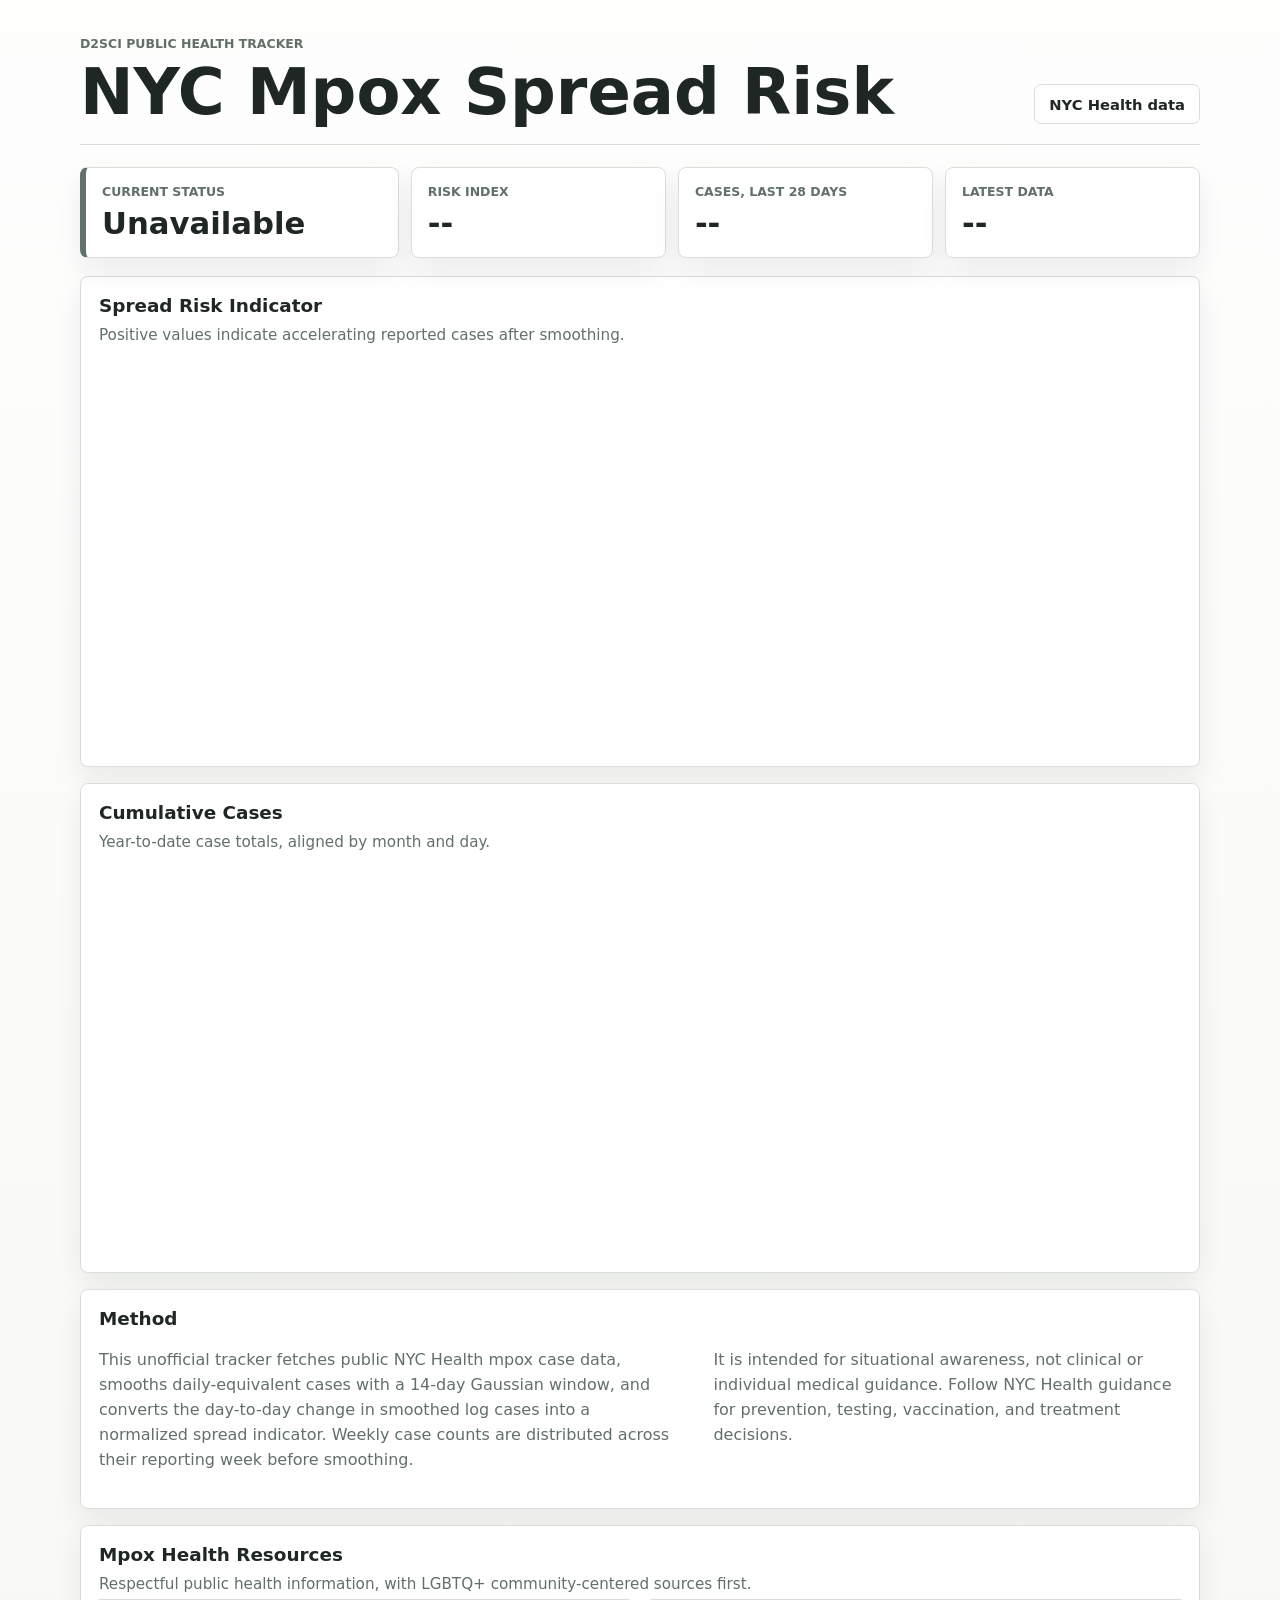
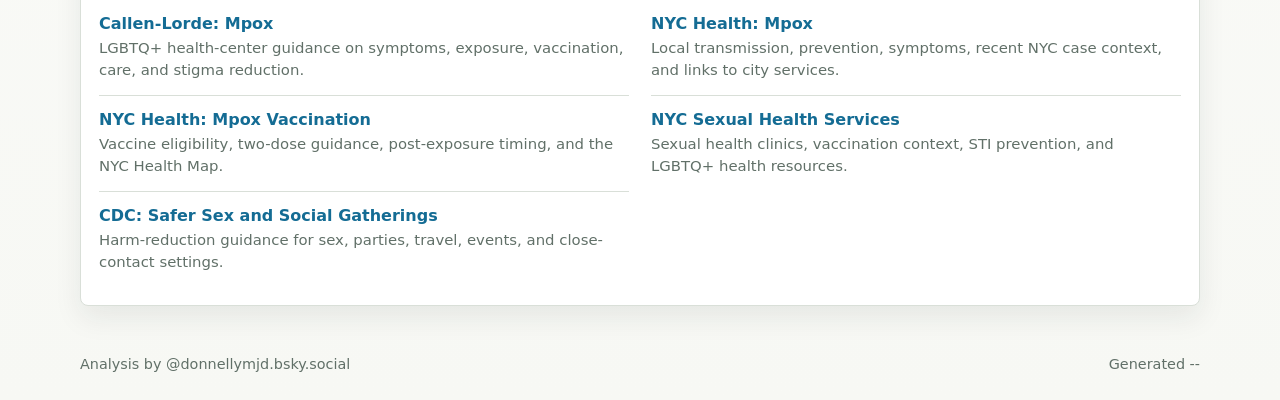
==== site/index.html @ a9fe44be "Add interactive charts and mpox resources" ====
<!doctype html>
<html lang="en">
  <head>
    <meta charset="utf-8" />
    <meta name="viewport" content="width=device-width, initial-scale=1" />
    <meta
      name="description"
      content="Unofficial NYC mpox spread risk indicator built from public NYC Health case data."
    />
    <title>NYC Mpox Spread Risk Tracker</title>
    <link rel="stylesheet" href="assets/styles.css" />
  </head>
  <body>
    <header class="site-header">
      <div>
        <p class="eyebrow">d2sci public health tracker</p>
        <h1>NYC Mpox Spread Risk</h1>
      </div>
      <a class="source-link" href="https://www.nyc.gov/site/doh/health/health-topics/mpox.page">
        NYC Health data
      </a>
    </header>

    <main>
      <section class="summary-grid" aria-label="Current mpox risk summary">
        <div class="metric metric-status">
          <span class="metric-label">Current status</span>
          <strong id="riskBand">Loading</strong>
        </div>
        <div class="metric">
          <span class="metric-label">Risk index</span>
          <strong id="riskIndex">--</strong>
        </div>
        <div class="metric">
          <span class="metric-label">Cases, last 28 days</span>
          <strong id="last28">--</strong>
        </div>
        <div class="metric">
          <span class="metric-label">Latest data</span>
          <strong id="latestDate">--</strong>
        </div>
      </section>

      <section class="chart-section">
        <div class="section-heading">
          <div>
            <h2>Spread Risk Indicator</h2>
            <p>Positive values indicate accelerating reported cases after smoothing.</p>
          </div>
          <div id="yearControls" class="year-controls" aria-label="Select years"></div>
        </div>
        <div class="chart-frame">
          <svg id="riskChart" role="img" aria-label="Mpox spread risk indicator by year"></svg>
        </div>
        <div id="riskLegend" class="legend" aria-label="Risk chart legend"></div>
      </section>

      <section class="chart-section">
        <div class="section-heading">
          <div>
            <h2>Cumulative Cases</h2>
            <p>Year-to-date case totals, aligned by month and day.</p>
          </div>
        </div>
        <div class="chart-frame">
          <svg id="cumulativeChart" role="img" aria-label="Cumulative mpox cases by year"></svg>
        </div>
        <div id="caseLegend" class="legend" aria-label="Cumulative chart legend"></div>
      </section>

      <section class="method-section">
        <h2>Method</h2>
        <p>
          This unofficial tracker fetches public NYC Health mpox case data, smooths daily-equivalent
          cases with a 14-day Gaussian window, and converts the day-to-day change in smoothed log
          cases into a normalized spread indicator. Weekly case counts are distributed across their
          reporting week before smoothing.
        </p>
        <p>
          It is intended for situational awareness, not clinical or individual medical guidance.
          Follow NYC Health guidance for prevention, testing, vaccination, and treatment decisions.
        </p>
        <dl id="sourceList" class="source-list"></dl>
      </section>

      <section class="resources-section">
        <div class="section-heading">
          <div>
            <h2>Mpox Health Resources</h2>
            <p>Respectful public health information, with LGBTQ+ community-centered sources first.</p>
          </div>
        </div>
        <ul class="resource-list">
          <li>
            <a href="https://callen-lorde.org/mpox/">Callen-Lorde: Mpox</a>
            <span>LGBTQ+ health-center guidance on symptoms, exposure, vaccination, care, and stigma reduction.</span>
          </li>
          <li>
            <a href="https://www.nyc.gov/site/doh/health/health-topics/mpox.page">NYC Health: Mpox</a>
            <span>Local transmission, prevention, symptoms, recent NYC case context, and links to city services.</span>
          </li>
          <li>
            <a href="https://www.nyc.gov/site/doh/health/health-topics/mpox-vaccination.page">NYC Health: Mpox Vaccination</a>
            <span>Vaccine eligibility, two-dose guidance, post-exposure timing, and the NYC Health Map.</span>
          </li>
          <li>
            <a href="https://www.nyc.gov/site/doh/health/health-topics/sexual-health.page">NYC Sexual Health Services</a>
            <span>Sexual health clinics, vaccination context, STI prevention, and LGBTQ+ health resources.</span>
          </li>
          <li>
            <a href="https://www.cdc.gov/monkeypox/prevention/safer-sex-social-gatherings-and-mpox.html">CDC: Safer Sex and Social Gatherings</a>
            <span>Harm-reduction guidance for sex, parties, travel, events, and close-contact settings.</span>
          </li>
        </ul>
      </section>
    </main>

    <footer>
      <span>Analysis by @donnellymjd.bsky.social</span>
      <span id="generatedAt">Generated --</span>
    </footer>

    <script src="assets/app.js" defer></script>
  </body>
</html>
---- site/assets/styles.css ----
:root {
  color-scheme: light;
  --bg: #f7f8f4;
  --panel: #ffffff;
  --ink: #1f2724;
  --muted: #617068;
  --line: #d9dfd8;
  --accent: #146c94;
  --accent-2: #7c4d1d;
  --low: #237a57;
  --moderate: #b27a05;
  --elevated: #b7362c;
  --shadow: 0 12px 28px rgba(26, 35, 32, 0.08);
  font-family:
    Inter, ui-sans-serif, system-ui, -apple-system, BlinkMacSystemFont, "Segoe UI", sans-serif;
}

* {
  box-sizing: border-box;
}

body {
  margin: 0;
  background:
    linear-gradient(180deg, rgba(255, 255, 255, 0.86), rgba(247, 248, 244, 0.94)),
    var(--bg);
  color: var(--ink);
}

.site-header,
main,
footer {
  width: min(1120px, calc(100% - 32px));
  margin: 0 auto;
}

.site-header {
  display: flex;
  align-items: flex-end;
  justify-content: space-between;
  gap: 24px;
  padding: 34px 0 20px;
  border-bottom: 1px solid var(--line);
}

.eyebrow {
  margin: 0 0 8px;
  color: var(--muted);
  font-size: 0.78rem;
  font-weight: 700;
  letter-spacing: 0;
  text-transform: uppercase;
}

h1,
h2,
p {
  margin-top: 0;
}

h1 {
  margin-bottom: 0;
  font-size: clamp(2rem, 5vw, 4.2rem);
  line-height: 0.98;
  letter-spacing: 0;
}

h2 {
  margin-bottom: 7px;
  font-size: 1.15rem;
  line-height: 1.2;
  letter-spacing: 0;
}

p {
  color: var(--muted);
  line-height: 1.55;
}

.source-link {
  display: inline-flex;
  min-height: 40px;
  align-items: center;
  justify-content: center;
  border: 1px solid var(--line);
  border-radius: 7px;
  padding: 0 14px;
  color: var(--ink);
  font-size: 0.92rem;
  font-weight: 700;
  text-decoration: none;
  white-space: nowrap;
  background: rgba(255, 255, 255, 0.72);
}

main {
  padding: 22px 0 32px;
}

.summary-grid {
  display: grid;
  grid-template-columns: 1.25fr repeat(3, 1fr);
  gap: 12px;
  margin-bottom: 18px;
}

.metric,
.chart-section,
.method-section,
.resources-section {
  background: var(--panel);
  border: 1px solid var(--line);
  border-radius: 8px;
  box-shadow: var(--shadow);
}

.metric {
  min-width: 0;
  padding: 16px;
}

.metric-label {
  display: block;
  margin-bottom: 8px;
  color: var(--muted);
  font-size: 0.78rem;
  font-weight: 700;
  letter-spacing: 0;
  text-transform: uppercase;
}

.metric strong {
  display: block;
  min-height: 34px;
  overflow-wrap: anywhere;
  font-size: clamp(1.35rem, 2.4vw, 2rem);
  line-height: 1.05;
}

.metric-status {
  border-left: 6px solid var(--muted);
}

.metric-status.low {
  border-left-color: var(--low);
}

.metric-status.moderate {
  border-left-color: var(--moderate);
}

.metric-status.very-low {
  border-left-color: var(--low);
}

.metric-status.moderate-high {
  border-left-color: var(--accent-2);
}

.metric-status.high {
  border-left-color: var(--elevated);
}

.chart-section,
.method-section,
.resources-section {
  margin-top: 16px;
  padding: 18px;
}

.section-heading {
  display: flex;
  align-items: flex-start;
  justify-content: space-between;
  gap: 18px;
  margin-bottom: 10px;
}

.section-heading p {
  margin-bottom: 0;
  font-size: 0.95rem;
}

.year-controls {
  display: flex;
  flex-wrap: wrap;
  justify-content: flex-end;
  gap: 8px;
}

.year-toggle {
  display: inline-flex;
  min-height: 34px;
  align-items: center;
  gap: 7px;
  border: 1px solid var(--line);
  border-radius: 7px;
  padding: 0 10px;
  background: #fff;
  color: var(--ink);
  font: inherit;
  font-size: 0.9rem;
  font-weight: 800;
  cursor: pointer;
  user-select: none;
}

.year-toggle input {
  width: 15px;
  height: 15px;
  margin: 0;
  accent-color: var(--accent);
}

.year-toggle:has(input:not(:checked)) {
  color: var(--muted);
  background: #f6f7f3;
  opacity: 0.74;
}

.year-toggle-swatch {
  width: 16px;
  height: 3px;
  border-radius: 999px;
}

.chart-frame {
  position: relative;
  width: 100%;
  min-height: 360px;
}

svg {
  display: block;
  width: 100%;
  height: 380px;
}

.grid-line {
  stroke: #e7ebe6;
  stroke-width: 1;
}

.axis-label {
  fill: #697870;
  font-size: 12px;
}

.axis-title {
  fill: #53625b;
  font-size: 12px;
  font-weight: 700;
}

.series-line {
  fill: none;
  stroke-linecap: round;
  stroke-linejoin: round;
  pointer-events: none;
}

.current-marker {
  stroke: #1f2724;
  stroke-dasharray: 4 5;
  stroke-width: 1.5;
}

.band-label {
  fill: rgba(31, 39, 36, 0.62);
  font-size: 11px;
  font-weight: 700;
  pointer-events: none;
}

.hover-overlay {
  cursor: crosshair;
}

.hover-line {
  stroke: rgba(31, 39, 36, 0.54);
  stroke-dasharray: 3 4;
  stroke-width: 1.2;
  pointer-events: none;
}

.hover-layer {
  pointer-events: none;
}

.chart-tooltip {
  position: absolute;
  z-index: 3;
  width: min(220px, calc(100% - 16px));
  max-height: 260px;
  overflow: auto;
  border: 1px solid rgba(31, 39, 36, 0.16);
  border-radius: 8px;
  padding: 10px 11px;
  background: rgba(255, 255, 255, 0.96);
  box-shadow: 0 14px 30px rgba(26, 35, 32, 0.16);
  color: var(--ink);
  font-size: 0.87rem;
  line-height: 1.25;
  pointer-events: none;
}

.chart-tooltip strong {
  display: block;
  margin-bottom: 8px;
}

.chart-tooltip span {
  display: grid;
  grid-template-columns: 12px 1fr auto;
  gap: 7px;
  align-items: center;
  margin-top: 6px;
}

.chart-tooltip i {
  width: 12px;
  height: 3px;
  border-radius: 999px;
}

.chart-tooltip small {
  color: var(--muted);
  font-size: 0.78rem;
  white-space: nowrap;
}

.legend {
  display: flex;
  flex-wrap: wrap;
  gap: 8px 16px;
  margin-top: 10px;
  color: var(--muted);
  font-size: 0.9rem;
}

.legend-item {
  display: inline-flex;
  align-items: center;
  gap: 7px;
}

.legend-swatch {
  width: 20px;
  height: 3px;
  border-radius: 999px;
}

.method-section {
  display: grid;
  grid-template-columns: minmax(0, 1fr) minmax(280px, 0.8fr);
  gap: 18px 30px;
}

.method-section h2 {
  grid-column: 1 / -1;
  margin-bottom: 0;
}

.method-section p {
  margin-bottom: 0;
}

.source-list {
  margin: 0;
  padding: 0;
}

.source-list div {
  display: grid;
  grid-template-columns: 1fr;
  gap: 4px;
  padding-bottom: 12px;
}

.source-list dt {
  color: var(--ink);
  font-weight: 800;
}

.source-list dd {
  margin: 0;
  color: var(--muted);
  font-size: 0.9rem;
  overflow-wrap: anywhere;
}

.resources-section .section-heading {
  margin-bottom: 2px;
}

.resource-list {
  display: grid;
  grid-template-columns: repeat(2, minmax(0, 1fr));
  gap: 0 22px;
  margin: 0;
  padding: 0;
  list-style: none;
}

.resource-list li {
  min-width: 0;
  border-top: 1px solid var(--line);
  padding: 14px 0;
}

.resource-list a {
  display: inline-block;
  margin-bottom: 5px;
  color: var(--accent);
  font-weight: 850;
  text-decoration: none;
}

.resource-list a:hover {
  text-decoration: underline;
}

.resource-list span {
  display: block;
  color: var(--muted);
  font-size: 0.93rem;
  line-height: 1.45;
}

footer {
  display: flex;
  justify-content: space-between;
  gap: 16px;
  padding: 18px 0 28px;
  color: var(--muted);
  font-size: 0.9rem;
}

@media (max-width: 820px) {
  .site-header {
    align-items: flex-start;
    flex-direction: column;
  }

  .summary-grid {
    grid-template-columns: repeat(2, 1fr);
  }

  .method-section {
    grid-template-columns: 1fr;
  }

  .resource-list {
    grid-template-columns: 1fr;
  }
}

@media (max-width: 560px) {
  .site-header,
  main,
  footer {
    width: min(100% - 22px, 1120px);
  }

  .summary-grid {
    grid-template-columns: 1fr;
  }

  .section-heading,
  footer {
    flex-direction: column;
  }

  .year-controls {
    width: 100%;
    justify-content: flex-start;
  }

  .chart-section,
  .method-section,
  .metric {
    padding: 14px;
  }

  .chart-frame {
    min-height: 320px;
  }

  svg {
    height: 330px;
  }
}
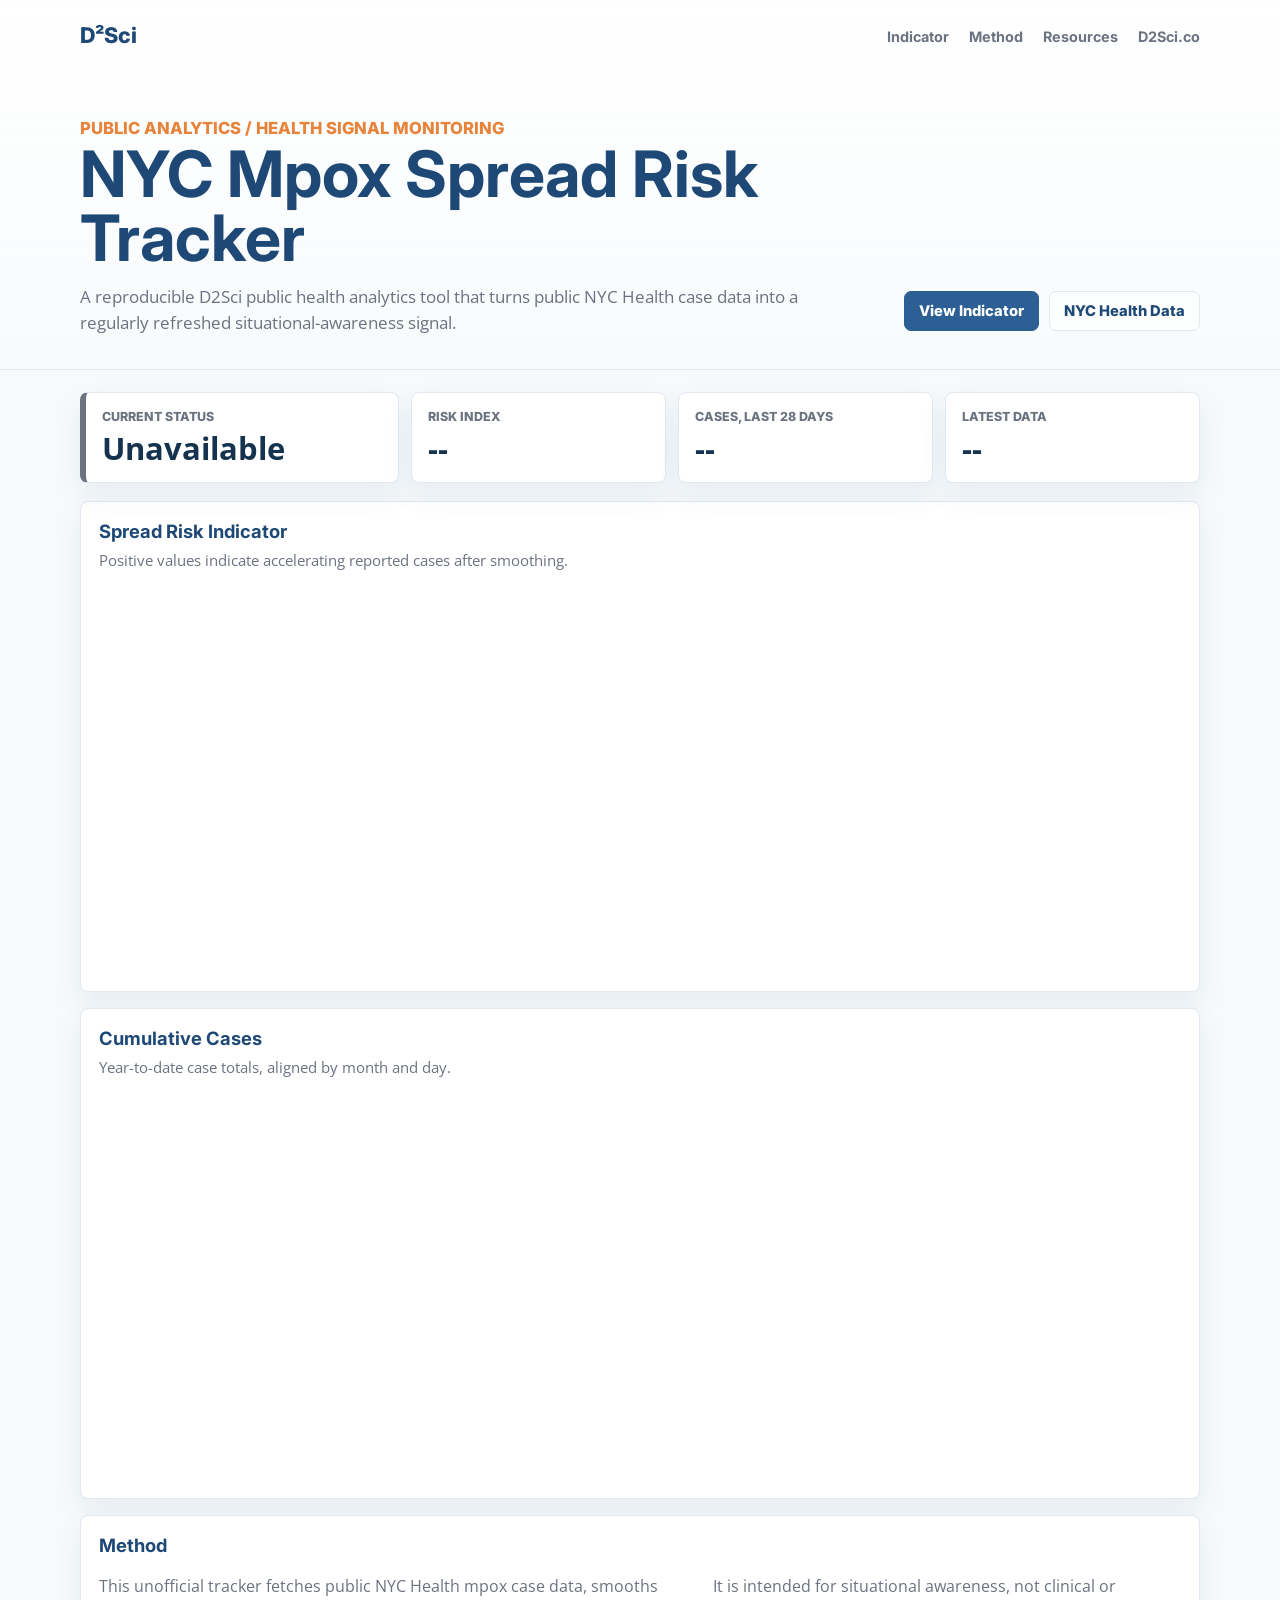
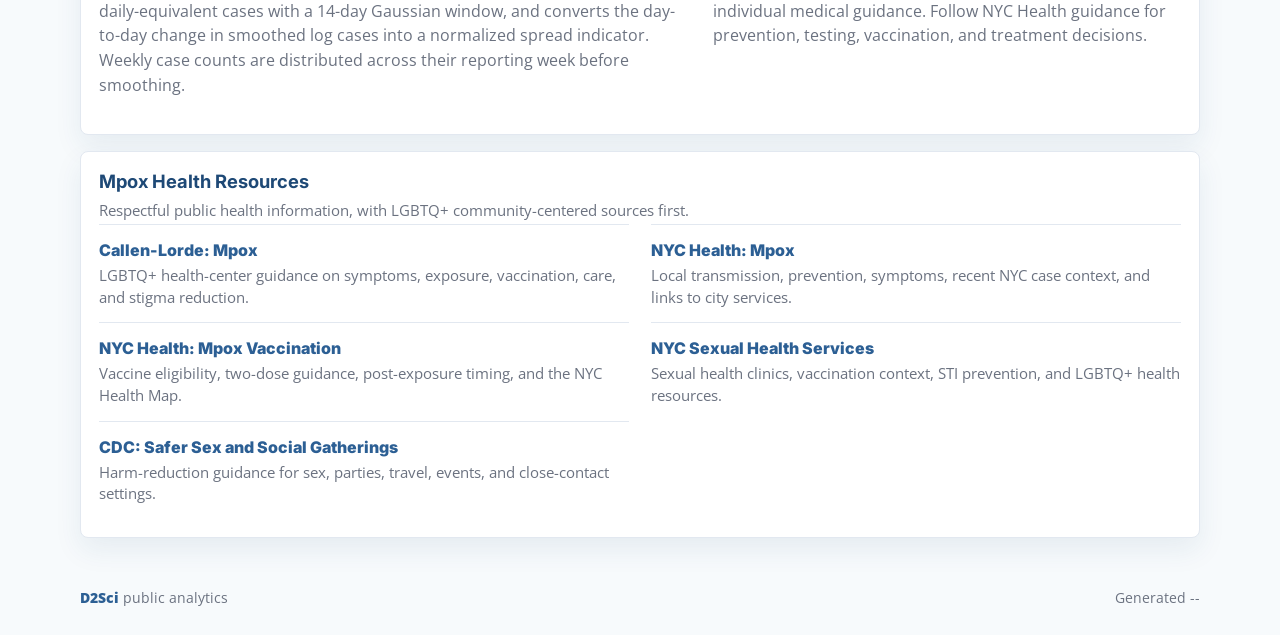
==== commit 9d1d9974: "Align tracker with D2Sci site" ====
--- a/site/index.html
+++ b/site/index.html
@@ -5,20 +5,43 @@
     <meta name="viewport" content="width=device-width, initial-scale=1" />
     <meta
       name="description"
-      content="Unofficial NYC mpox spread risk indicator built from public NYC Health case data."
+      content="D2Sci public analytics tracker for an unofficial NYC mpox spread risk indicator built from public NYC Health case data."
     />
-    <title>NYC Mpox Spread Risk Tracker</title>
+    <meta property="og:title" content="D2Sci NYC Mpox Spread Risk Tracker" />
+    <meta
+      property="og:description"
+      content="A reproducible public health analytics tool from D2Sci, refreshed from public NYC Health case data."
+    />
+    <title>D2Sci | NYC Mpox Spread Risk Tracker</title>
     <link rel="stylesheet" href="assets/styles.css" />
   </head>
-  <body>
-    <header class="site-header">
-      <div>
-        <p class="eyebrow">d2sci public health tracker</p>
-        <h1>NYC Mpox Spread Risk</h1>
-      </div>
-      <a class="source-link" href="https://www.nyc.gov/site/doh/health/health-topics/mpox.page">
-        NYC Health data
-      </a>
+  <body id="top">
+    <header class="brand-header">
+      <nav class="brand-nav" aria-label="D2Sci tracker navigation">
+        <a class="brand-mark" href="https://www.d2sci.co/">D²Sci</a>
+        <div class="nav-links">
+          <a href="#indicator">Indicator</a>
+          <a href="#method">Method</a>
+          <a href="#resources">Resources</a>
+          <a href="https://www.d2sci.co/">D2Sci.co</a>
+        </div>
+      </nav>
+      <section class="hero">
+        <div class="hero-copy">
+          <p class="eyebrow">Public Analytics / Health Signal Monitoring</p>
+          <h1>NYC Mpox Spread Risk Tracker</h1>
+          <p>
+            A reproducible D2Sci public health analytics tool that turns public NYC Health
+            case data into a regularly refreshed situational-awareness signal.
+          </p>
+        </div>
+        <div class="hero-actions" aria-label="Primary links">
+          <a class="button button-primary" href="#indicator">View Indicator</a>
+          <a class="button button-secondary" href="https://www.nyc.gov/site/doh/health/health-topics/mpox.page">
+            NYC Health Data
+          </a>
+        </div>
+      </section>
     </header>
 
     <main>
@@ -41,7 +64,7 @@
         </div>
       </section>
 
-      <section class="chart-section">
+      <section id="indicator" class="chart-section">
         <div class="section-heading">
           <div>
             <h2>Spread Risk Indicator</h2>
@@ -68,7 +91,7 @@
         <div id="caseLegend" class="legend" aria-label="Cumulative chart legend"></div>
       </section>
 
-      <section class="method-section">
+      <section id="method" class="method-section">
         <h2>Method</h2>
         <p>
           This unofficial tracker fetches public NYC Health mpox case data, smooths daily-equivalent
@@ -83,7 +106,7 @@
         <dl id="sourceList" class="source-list"></dl>
       </section>
 
-      <section class="resources-section">
+      <section id="resources" class="resources-section">
         <div class="section-heading">
           <div>
             <h2>Mpox Health Resources</h2>
@@ -116,7 +139,7 @@
     </main>
 
     <footer>
-      <span>Analysis by @donnellymjd.bsky.social</span>
+      <span><a href="https://www.d2sci.co/">D2Sci</a> public analytics</span>
       <span id="generatedAt">Generated --</span>
     </footer>
 
--- a/site/assets/styles.css
+++ b/site/assets/styles.css
@@ -1,18 +1,25 @@
+@import url("https://fonts.googleapis.com/css2?family=Inter:wght@400;500;600;700;800&family=Open+Sans:wght@400;500;600;700&display=swap");
+
 :root {
   color-scheme: light;
-  --bg: #f7f8f4;
+  --bg: #f7fafc;
   --panel: #ffffff;
-  --ink: #1f2724;
-  --muted: #617068;
-  --line: #d9dfd8;
-  --accent: #146c94;
-  --accent-2: #7c4d1d;
-  --low: #237a57;
-  --moderate: #b27a05;
-  --elevated: #b7362c;
-  --shadow: 0 12px 28px rgba(26, 35, 32, 0.08);
-  font-family:
-    Inter, ui-sans-serif, system-ui, -apple-system, BlinkMacSystemFont, "Segoe UI", sans-serif;
+  --ink: #15334f;
+  --muted: #6b7280;
+  --line: #e2e8f0;
+  --brand-navy: #1e4976;
+  --brand-blue: #2c5f94;
+  --brand-orange: #e8833a;
+  --brand-orange-dark: #c66c24;
+  --accent: var(--brand-blue);
+  --accent-2: var(--brand-orange);
+  --low: #2c5f94;
+  --moderate: #e8833a;
+  --elevated: #d4183d;
+  --shadow: 0 12px 28px rgba(30, 73, 118, 0.08);
+  --font-heading: Inter, ui-sans-serif, system-ui, -apple-system, BlinkMacSystemFont, "Segoe UI", sans-serif;
+  --font-body: "Open Sans", Inter, ui-sans-serif, system-ui, -apple-system, BlinkMacSystemFont, "Segoe UI", sans-serif;
+  font-family: var(--font-body);
 }
 
 * {
@@ -21,33 +28,96 @@
 
 body {
   margin: 0;
-  background:
-    linear-gradient(180deg, rgba(255, 255, 255, 0.86), rgba(247, 248, 244, 0.94)),
-    var(--bg);
+  background: var(--bg);
   color: var(--ink);
 }
 
-.site-header,
+.brand-nav,
+.hero,
 main,
 footer {
   width: min(1120px, calc(100% - 32px));
   margin: 0 auto;
 }
 
-.site-header {
-  display: flex;
-  align-items: flex-end;
+.brand-header {
+  background:
+    linear-gradient(180deg, rgba(255, 255, 255, 1), rgba(247, 250, 252, 0.92)),
+    var(--panel);
+  border-bottom: 1px solid var(--line);
+}
+
+.brand-nav {
+  display: flex;
+  min-height: 72px;
+  align-items: center;
   justify-content: space-between;
   gap: 24px;
-  padding: 34px 0 20px;
-  border-bottom: 1px solid var(--line);
+}
+
+.brand-mark {
+  color: var(--brand-navy);
+  font-family: var(--font-heading);
+  font-size: 1.35rem;
+  font-weight: 800;
+  line-height: 1;
+  text-decoration: none;
+}
+
+.nav-links {
+  display: flex;
+  flex-wrap: wrap;
+  align-items: center;
+  justify-content: flex-end;
+  gap: 8px 20px;
+}
+
+.nav-links a {
+  color: var(--muted);
+  font-family: var(--font-heading);
+  font-size: 0.9rem;
+  font-weight: 700;
+  text-decoration: none;
+}
+
+.nav-links a:hover,
+footer a:hover {
+  color: var(--brand-blue);
+  text-decoration: underline;
+}
+
+.hero {
+  display: grid;
+  grid-template-columns: minmax(0, 1fr) auto;
+  gap: 28px;
+  align-items: end;
+  padding: 44px 0 34px;
+}
+
+.hero-copy {
+  max-width: 820px;
+}
+
+.hero-copy p {
+  max-width: 760px;
+  margin-bottom: 0;
+  font-size: 1.04rem;
+}
+
+.hero-actions {
+  display: flex;
+  flex-wrap: wrap;
+  justify-content: flex-end;
+  gap: 10px;
+  padding-bottom: 4px;
 }
 
 .eyebrow {
   margin: 0 0 8px;
-  color: var(--muted);
+  color: var(--brand-orange);
+  font-family: var(--font-heading);
   font-size: 0.78rem;
-  font-weight: 700;
+  font-weight: 800;
   letter-spacing: 0;
   text-transform: uppercase;
 }
@@ -59,13 +129,17 @@
 }
 
 h1 {
-  margin-bottom: 0;
-  font-size: clamp(2rem, 5vw, 4.2rem);
-  line-height: 0.98;
+  margin-bottom: 14px;
+  color: var(--brand-navy);
+  font-family: var(--font-heading);
+  font-size: clamp(2.2rem, 5vw, 4.4rem);
+  line-height: 1;
   letter-spacing: 0;
 }
 
 h2 {
+  color: var(--brand-navy);
+  font-family: var(--font-heading);
   margin-bottom: 7px;
   font-size: 1.15rem;
   line-height: 1.2;
@@ -77,7 +151,7 @@
   line-height: 1.55;
 }
 
-.source-link {
+.button {
   display: inline-flex;
   min-height: 40px;
   align-items: center;
@@ -85,11 +159,25 @@
   border: 1px solid var(--line);
   border-radius: 7px;
   padding: 0 14px;
-  color: var(--ink);
+  font-family: var(--font-heading);
   font-size: 0.92rem;
-  font-weight: 700;
+  font-weight: 800;
   text-decoration: none;
   white-space: nowrap;
+}
+
+.button-primary {
+  border-color: var(--brand-blue);
+  background: var(--brand-blue);
+  color: #fff;
+}
+
+.button-primary:hover {
+  background: var(--brand-navy);
+}
+
+.button-secondary {
+  color: var(--brand-navy);
   background: rgba(255, 255, 255, 0.72);
 }
 
@@ -123,8 +211,9 @@
   display: block;
   margin-bottom: 8px;
   color: var(--muted);
+  font-family: var(--font-heading);
   font-size: 0.78rem;
-  font-weight: 700;
+  font-weight: 800;
   letter-spacing: 0;
   text-transform: uppercase;
 }
@@ -198,7 +287,7 @@
   padding: 0 10px;
   background: #fff;
   color: var(--ink);
-  font: inherit;
+  font-family: var(--font-heading);
   font-size: 0.9rem;
   font-weight: 800;
   cursor: pointer;
@@ -237,17 +326,17 @@
 }
 
 .grid-line {
-  stroke: #e7ebe6;
+  stroke: #e2e8f0;
   stroke-width: 1;
 }
 
 .axis-label {
-  fill: #697870;
+  fill: #6b7280;
   font-size: 12px;
 }
 
 .axis-title {
-  fill: #53625b;
+  fill: #1e4976;
   font-size: 12px;
   font-weight: 700;
 }
@@ -260,13 +349,13 @@
 }
 
 .current-marker {
-  stroke: #1f2724;
+  stroke: var(--brand-navy);
   stroke-dasharray: 4 5;
   stroke-width: 1.5;
 }
 
 .band-label {
-  fill: rgba(31, 39, 36, 0.62);
+  fill: rgba(21, 51, 79, 0.68);
   font-size: 11px;
   font-weight: 700;
   pointer-events: none;
@@ -277,7 +366,7 @@
 }
 
 .hover-line {
-  stroke: rgba(31, 39, 36, 0.54);
+  stroke: rgba(30, 73, 118, 0.54);
   stroke-dasharray: 3 4;
   stroke-width: 1.2;
   pointer-events: none;
@@ -293,11 +382,11 @@
   width: min(220px, calc(100% - 16px));
   max-height: 260px;
   overflow: auto;
-  border: 1px solid rgba(31, 39, 36, 0.16);
+  border: 1px solid rgba(30, 73, 118, 0.16);
   border-radius: 8px;
   padding: 10px 11px;
   background: rgba(255, 255, 255, 0.96);
-  box-shadow: 0 14px 30px rgba(26, 35, 32, 0.16);
+  box-shadow: 0 14px 30px rgba(30, 73, 118, 0.16);
   color: var(--ink);
   font-size: 0.87rem;
   line-height: 1.25;
@@ -379,6 +468,7 @@
 
 .source-list dt {
   color: var(--ink);
+  font-family: var(--font-heading);
   font-weight: 800;
 }
 
@@ -411,7 +501,8 @@
 .resource-list a {
   display: inline-block;
   margin-bottom: 5px;
-  color: var(--accent);
+  color: var(--brand-blue);
+  font-family: var(--font-heading);
   font-weight: 850;
   text-decoration: none;
 }
@@ -436,12 +527,83 @@
   font-size: 0.9rem;
 }
 
+footer a {
+  color: var(--brand-blue);
+  font-weight: 800;
+  text-decoration: none;
+}
+
+.embed-body {
+  min-height: 100vh;
+  margin: 0;
+  background: transparent;
+}
+
+.embed-card {
+  display: grid;
+  min-height: 220px;
+  align-content: space-between;
+  gap: 16px;
+  border: 1px solid var(--line);
+  border-left: 6px solid var(--brand-orange);
+  border-radius: 8px;
+  padding: 20px;
+  background: #fff;
+  box-shadow: var(--shadow);
+  color: var(--ink);
+  text-decoration: none;
+}
+
+.embed-card:hover {
+  border-left-color: var(--brand-blue);
+}
+
+.embed-eyebrow {
+  color: var(--brand-orange);
+  font-family: var(--font-heading);
+  font-size: 0.76rem;
+  font-weight: 800;
+  text-transform: uppercase;
+}
+
+.embed-card strong {
+  color: var(--brand-navy);
+  font-family: var(--font-heading);
+  font-size: 1.35rem;
+  line-height: 1.12;
+}
+
+.embed-summary,
+.embed-meta {
+  display: flex;
+  flex-wrap: wrap;
+  gap: 8px 14px;
+  color: var(--muted);
+  font-size: 0.94rem;
+}
+
+.embed-summary span:first-child {
+  color: var(--brand-blue);
+  font-family: var(--font-heading);
+  font-weight: 800;
+}
+
 @media (max-width: 820px) {
-  .site-header {
+  .brand-nav,
+  .hero {
     align-items: flex-start;
     flex-direction: column;
   }
 
+  .hero {
+    display: flex;
+  }
+
+  .hero-actions,
+  .nav-links {
+    justify-content: flex-start;
+  }
+
   .summary-grid {
     grid-template-columns: repeat(2, 1fr);
   }
@@ -456,12 +618,26 @@
 }
 
 @media (max-width: 560px) {
-  .site-header,
+  .brand-nav,
+  .hero,
   main,
   footer {
     width: min(100% - 22px, 1120px);
   }
 
+  .brand-nav {
+    min-height: auto;
+    padding: 16px 0;
+  }
+
+  .hero {
+    padding: 30px 0 24px;
+  }
+
+  .button {
+    width: 100%;
+  }
+
   .summary-grid {
     grid-template-columns: 1fr;
   }
@@ -478,6 +654,7 @@
 
   .chart-section,
   .method-section,
+  .resources-section,
   .metric {
     padding: 14px;
   }
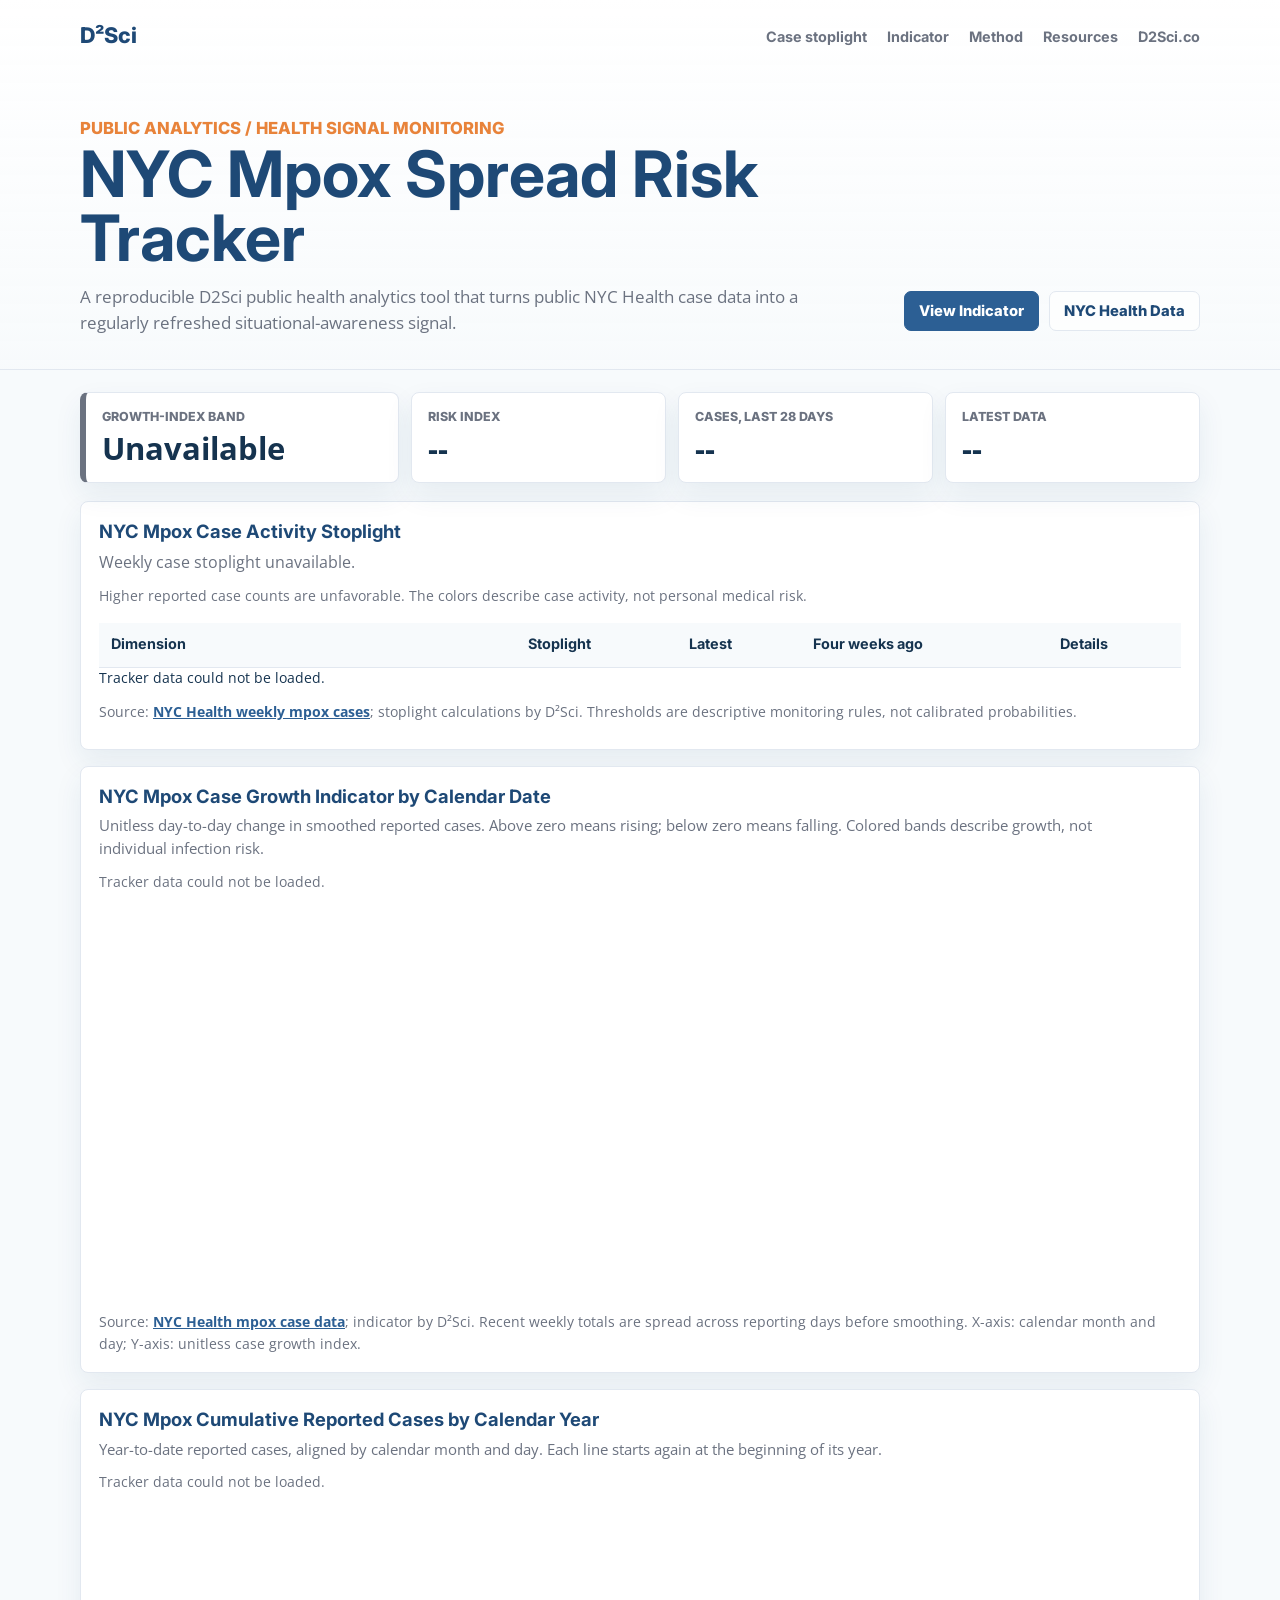
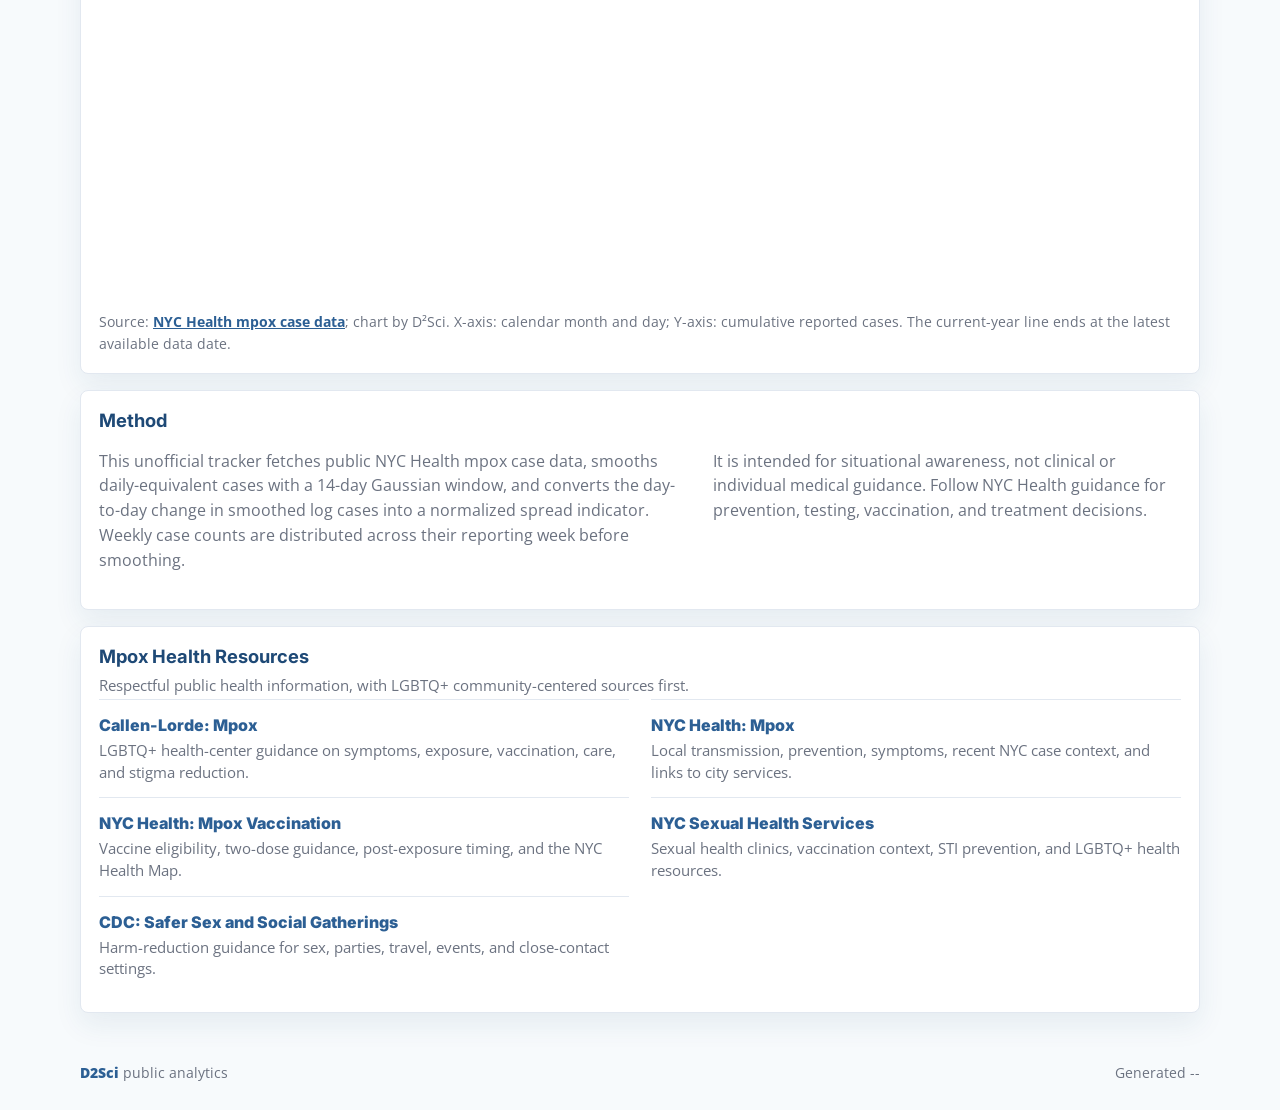
==== commit 829312b8: "Publish case stoplight risk indicators in tracker feed" ====
--- a/site/index.html
+++ b/site/index.html
@@ -20,6 +20,7 @@
       <nav class="brand-nav" aria-label="D2Sci tracker navigation">
         <a class="brand-mark" href="https://www.d2sci.co/">D²Sci</a>
         <div class="nav-links">
+          <a href="#case-stoplight">Case stoplight</a>
           <a href="#indicator">Indicator</a>
           <a href="#method">Method</a>
           <a href="#resources">Resources</a>
@@ -45,9 +46,9 @@
     </header>
 
     <main>
-      <section class="summary-grid" aria-label="Current mpox risk summary">
+      <section class="summary-grid" aria-label="Current NYC mpox case summary">
         <div class="metric metric-status">
-          <span class="metric-label">Current status</span>
+          <span class="metric-label">Growth-index band</span>
           <strong id="riskBand">Loading</strong>
         </div>
         <div class="metric">
@@ -64,31 +65,61 @@
         </div>
       </section>
 
+      <section id="case-stoplight" class="chart-section stoplight-section" aria-labelledby="stoplightTitle">
+        <h2 id="stoplightTitle">NYC Mpox Case Activity Stoplight</h2>
+        <p id="stoplightMeta">Loading weekly case data…</p>
+        <p class="chart-meta">Higher reported case counts are unfavorable. The colors describe case activity, not personal medical risk.</p>
+        <div class="table-scroll">
+          <table class="stoplight-table">
+            <thead>
+              <tr>
+                <th scope="col">Dimension</th>
+                <th scope="col">Stoplight</th>
+                <th scope="col">Latest</th>
+                <th scope="col">Four weeks ago <small id="stoplightPriorDate"></small></th>
+                <th scope="col">Details</th>
+              </tr>
+            </thead>
+            <tbody id="stoplightBody"><tr><td colspan="5">Loading…</td></tr></tbody>
+          </table>
+        </div>
+        <p class="chart-note">
+          Source: <a id="stoplightSource" href="https://www.nyc.gov/site/doh/health/health-topics/mpox.page">NYC Health weekly mpox cases</a>; stoplight calculations by D²Sci. Thresholds are descriptive monitoring rules, not calibrated probabilities.
+        </p>
+      </section>
+
       <section id="indicator" class="chart-section">
         <div class="section-heading">
           <div>
-            <h2>Spread Risk Indicator</h2>
-            <p>Positive values indicate accelerating reported cases after smoothing.</p>
+            <h2>NYC Mpox Case Growth Indicator by Calendar Date</h2>
+            <p>Unitless day-to-day change in smoothed reported cases. Above zero means rising; below zero means falling. Colored bands describe growth, not individual infection risk.</p>
           </div>
-          <div id="yearControls" class="year-controls" aria-label="Select years"></div>
+          <div class="chart-controls">
+            <div id="yearControls" class="year-controls" aria-label="Select years"></div>
+            <div id="monthControls" class="month-controls" aria-label="Zoom charts to months"></div>
+          </div>
         </div>
+        <p id="riskChartMeta" class="chart-meta">Loading source data…</p>
         <div class="chart-frame">
-          <svg id="riskChart" role="img" aria-label="Mpox spread risk indicator by year"></svg>
+          <svg id="riskChart" role="img" aria-label="NYC mpox case growth index by calendar date and year"></svg>
         </div>
         <div id="riskLegend" class="legend" aria-label="Risk chart legend"></div>
+        <p class="chart-note">Source: <a href="https://www.nyc.gov/site/doh/health/health-topics/mpox.page">NYC Health mpox case data</a>; indicator by D²Sci. Recent weekly totals are spread across reporting days before smoothing. X-axis: calendar month and day; Y-axis: unitless case growth index.</p>
       </section>
 
       <section class="chart-section">
         <div class="section-heading">
           <div>
-            <h2>Cumulative Cases</h2>
-            <p>Year-to-date case totals, aligned by month and day.</p>
+            <h2>NYC Mpox Cumulative Reported Cases by Calendar Year</h2>
+            <p>Year-to-date reported cases, aligned by calendar month and day. Each line starts again at the beginning of its year.</p>
           </div>
         </div>
+        <p id="cumulativeChartMeta" class="chart-meta">Loading source data…</p>
         <div class="chart-frame">
-          <svg id="cumulativeChart" role="img" aria-label="Cumulative mpox cases by year"></svg>
+          <svg id="cumulativeChart" role="img" aria-label="NYC mpox cumulative reported cases by calendar year"></svg>
         </div>
         <div id="caseLegend" class="legend" aria-label="Cumulative chart legend"></div>
+        <p class="chart-note">Source: <a href="https://www.nyc.gov/site/doh/health/health-topics/mpox.page">NYC Health mpox case data</a>; chart by D²Sci. X-axis: calendar month and day; Y-axis: cumulative reported cases. The current-year line ends at the latest available data date.</p>
       </section>
 
       <section id="method" class="method-section">
--- a/site/assets/styles.css
+++ b/site/assets/styles.css
@@ -270,10 +270,117 @@
   font-size: 0.95rem;
 }
 
+.chart-meta,
+.chart-note {
+  color: var(--muted);
+  font-size: 0.88rem;
+}
+
+.chart-meta {
+  margin: 10px 0 14px;
+}
+
+.chart-note {
+  margin: 14px 0 0;
+}
+
+.chart-note a {
+  color: var(--brand-blue);
+  font-weight: 700;
+}
+
+.stoplight-section > h2 {
+  margin-bottom: 8px;
+}
+
+.stoplight-section > p {
+  margin-bottom: 8px;
+}
+
+.table-scroll {
+  overflow-x: auto;
+  margin-top: 16px;
+}
+
+.stoplight-table {
+  width: 100%;
+  min-width: 720px;
+  border-collapse: collapse;
+  text-align: left;
+  font-size: 0.9rem;
+}
+
+.stoplight-table th,
+.stoplight-table td {
+  padding: 12px;
+  border-bottom: 1px solid var(--line);
+  vertical-align: top;
+}
+
+.stoplight-table thead {
+  background: var(--bg);
+}
+
+.stoplight-table thead th {
+  font-family: var(--font-heading);
+}
+
+.stoplight-table thead small {
+  display: block;
+  margin-top: 3px;
+  color: var(--muted);
+  font-weight: 400;
+}
+
+.stoplight-badge {
+  display: inline-block;
+  border: 1px solid transparent;
+  border-radius: 999px;
+  padding: 4px 10px;
+  font-weight: 800;
+  text-transform: capitalize;
+}
+
+.stoplight-badge.green {
+  border-color: #a7d7b3;
+  background: #e0f4e5;
+  color: #205c37;
+}
+
+.stoplight-badge.amber {
+  border-color: #e9d28d;
+  background: #fff3ce;
+  color: #795500;
+}
+
+.stoplight-badge.red {
+  border-color: #e6aaaa;
+  background: #fbe4e4;
+  color: #9b2424;
+}
+
+.stoplight-table summary {
+  color: var(--brand-blue);
+  cursor: pointer;
+  font-weight: 700;
+}
+
+.stoplight-table details p {
+  max-width: 230px;
+  margin: 8px 0 0;
+  font-size: 0.82rem;
+}
+
 .year-controls {
   display: flex;
   flex-wrap: wrap;
   justify-content: flex-end;
+  gap: 8px;
+}
+
+.chart-controls {
+  display: grid;
+  justify-items: end;
   gap: 8px;
 }
 
@@ -313,6 +420,54 @@
   border-radius: 999px;
 }
 
+.month-controls {
+  display: flex;
+  flex-wrap: wrap;
+  align-items: center;
+  justify-content: flex-end;
+  gap: 7px;
+  color: var(--muted);
+  font-family: var(--font-heading);
+  font-size: 0.86rem;
+  font-weight: 800;
+}
+
+.month-controls-label {
+  color: var(--brand-navy);
+}
+
+.month-controls select,
+.month-reset {
+  min-height: 32px;
+  border: 1px solid var(--line);
+  border-radius: 7px;
+  background: #fff;
+  color: var(--ink);
+  font-family: var(--font-heading);
+  font-size: 0.86rem;
+  font-weight: 800;
+}
+
+.month-controls select {
+  padding: 0 26px 0 9px;
+}
+
+.month-reset {
+  padding: 0 10px;
+  cursor: pointer;
+}
+
+.month-reset:hover:not(:disabled) {
+  border-color: var(--brand-blue);
+  color: var(--brand-blue);
+}
+
+.month-reset:disabled {
+  color: var(--muted);
+  cursor: default;
+  opacity: 0.58;
+}
+
 .chart-frame {
   position: relative;
   width: 100%;
@@ -350,14 +505,33 @@
 
 .current-marker {
   stroke: var(--brand-navy);
-  stroke-dasharray: 4 5;
-  stroke-width: 1.5;
+  stroke-dasharray: 5 5;
+  stroke-width: 1.8;
+}
+
+.current-marker-label-bg {
+  fill: rgba(255, 255, 255, 0.9);
+  stroke: rgba(30, 73, 118, 0.18);
+  pointer-events: none;
+}
+
+.current-marker-label {
+  fill: var(--brand-navy);
+  font-family: var(--font-heading);
+  font-size: 11px;
+  font-weight: 800;
+  pointer-events: none;
+}
+
+.risk-band {
+  stroke: rgba(255, 255, 255, 0.75);
+  stroke-width: 1;
 }
 
 .band-label {
-  fill: rgba(21, 51, 79, 0.68);
+  fill: rgba(21, 51, 79, 0.78);
   font-size: 11px;
-  font-weight: 700;
+  font-weight: 800;
   pointer-events: none;
 }
 
@@ -374,6 +548,17 @@
 
 .hover-layer {
   pointer-events: none;
+}
+
+.chart-watermark {
+  opacity: 0.58;
+  pointer-events: none;
+}
+
+.chart-watermark-note {
+  fill: var(--muted);
+  font-size: 9px;
+  font-weight: 700;
 }
 
 .chart-tooltip {
@@ -652,6 +837,16 @@
     justify-content: flex-start;
   }
 
+  .chart-controls {
+    width: 100%;
+    justify-items: start;
+  }
+
+  .month-controls {
+    width: 100%;
+    justify-content: flex-start;
+  }
+
   .chart-section,
   .method-section,
   .resources-section,
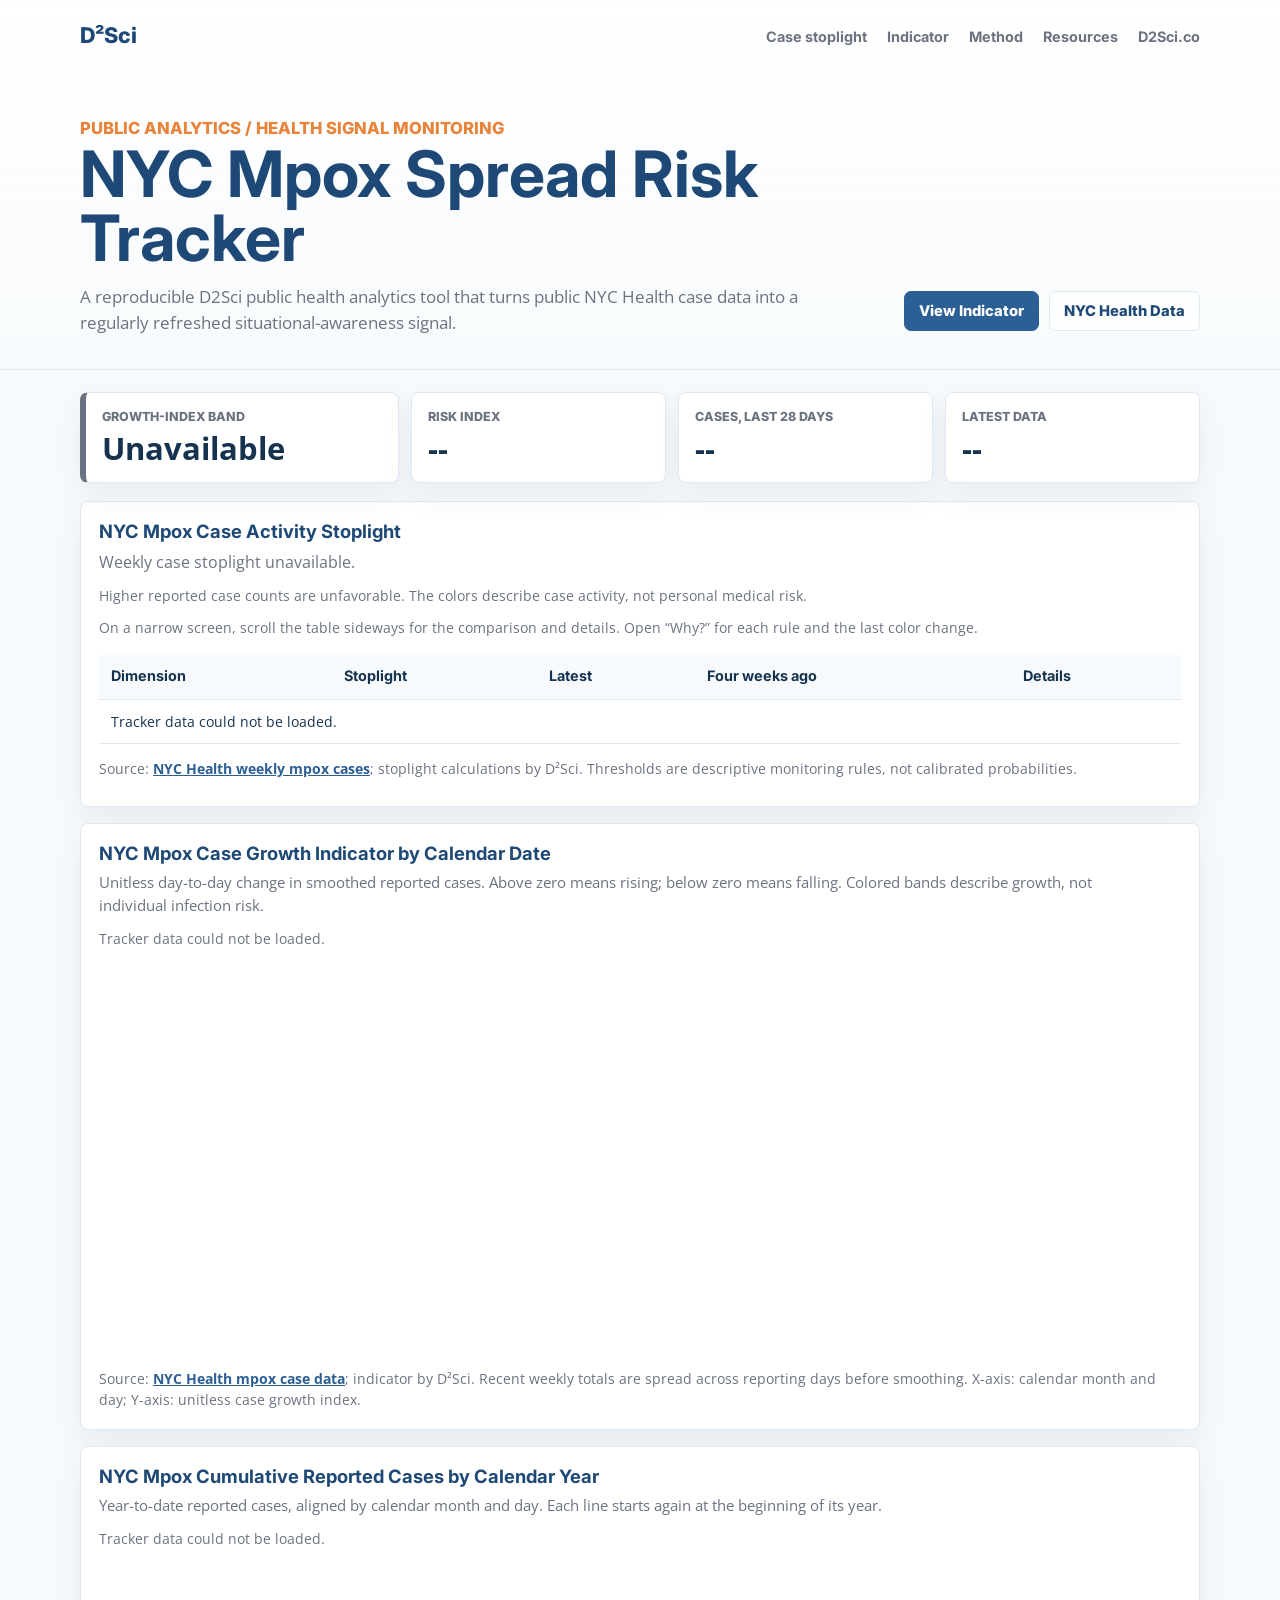
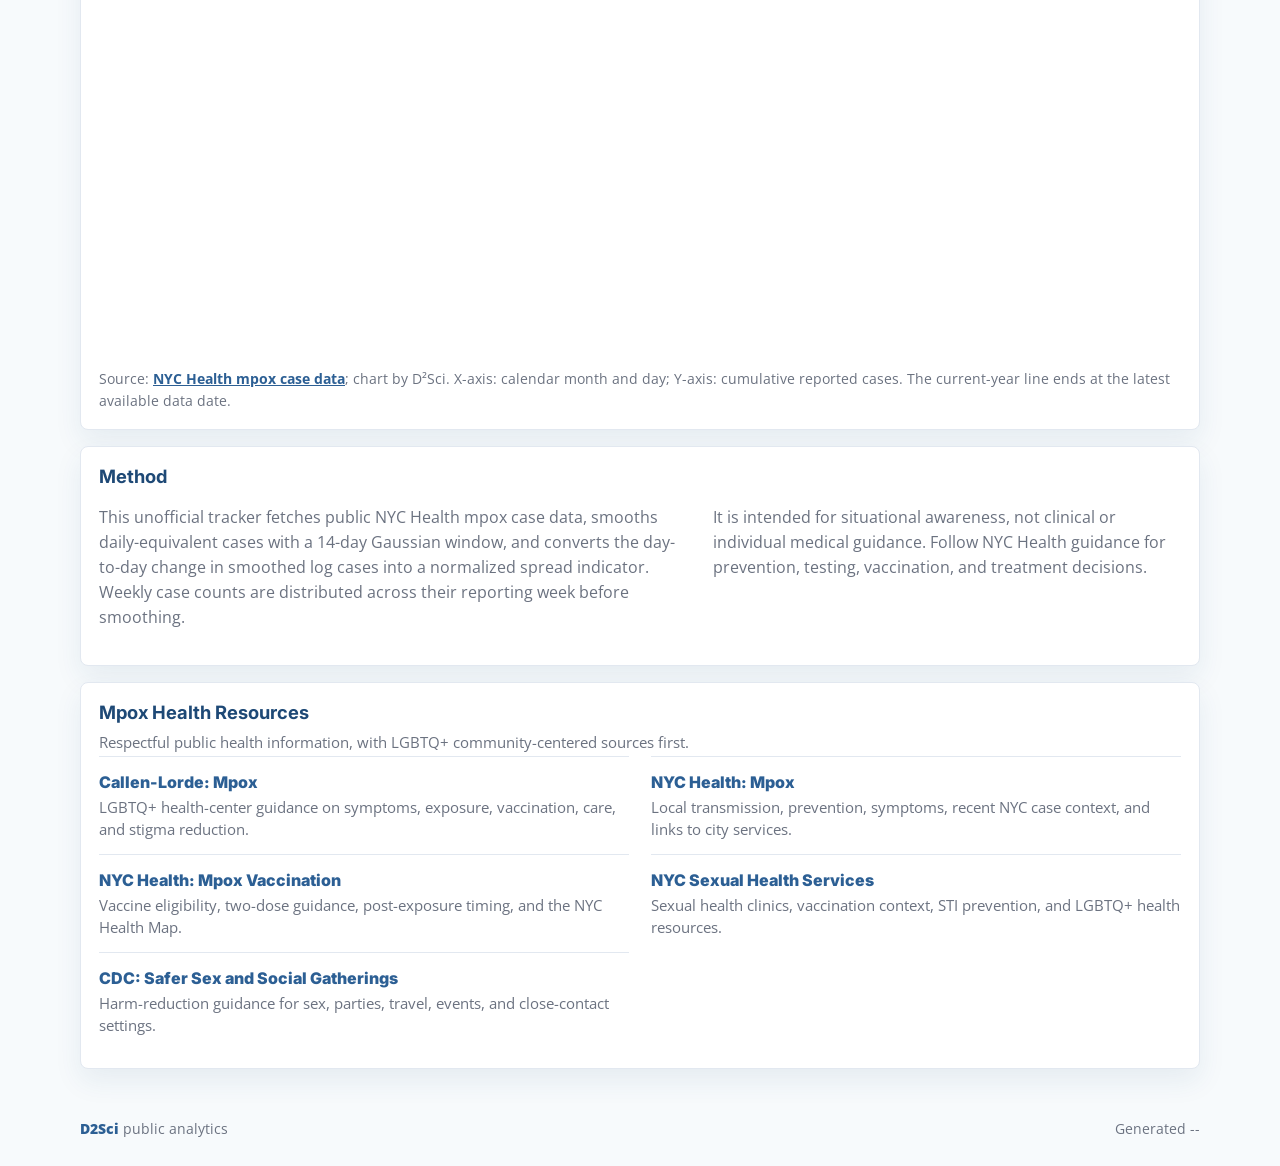
==== commit 141e51e1: "Guard stoplights against stale data and source drift" ====
--- a/site/index.html
+++ b/site/index.html
@@ -69,6 +69,7 @@
         <h2 id="stoplightTitle">NYC Mpox Case Activity Stoplight</h2>
         <p id="stoplightMeta">Loading weekly case data…</p>
         <p class="chart-meta">Higher reported case counts are unfavorable. The colors describe case activity, not personal medical risk.</p>
+        <p class="chart-meta">On a narrow screen, scroll the table sideways for the comparison and details. Open “Why?” for each rule and the last color change.</p>
         <div class="table-scroll">
           <table class="stoplight-table">
             <thead>
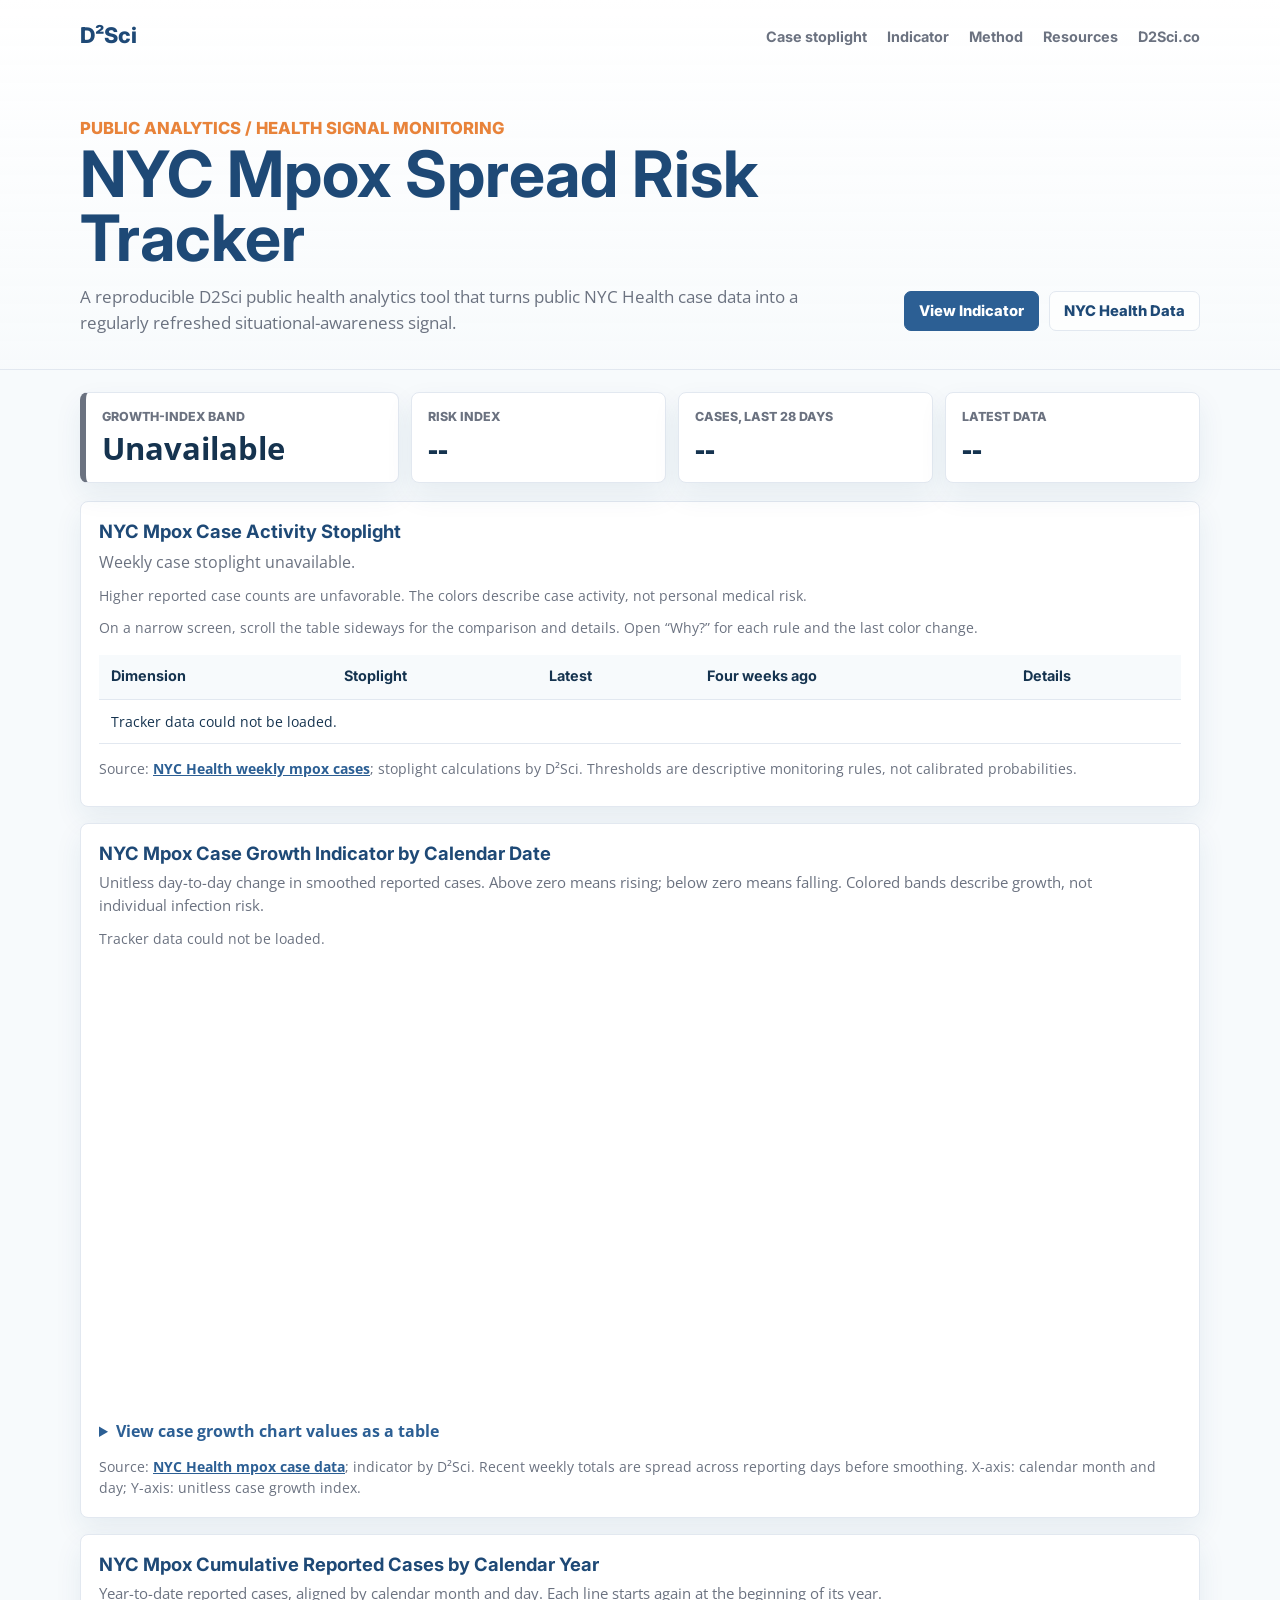
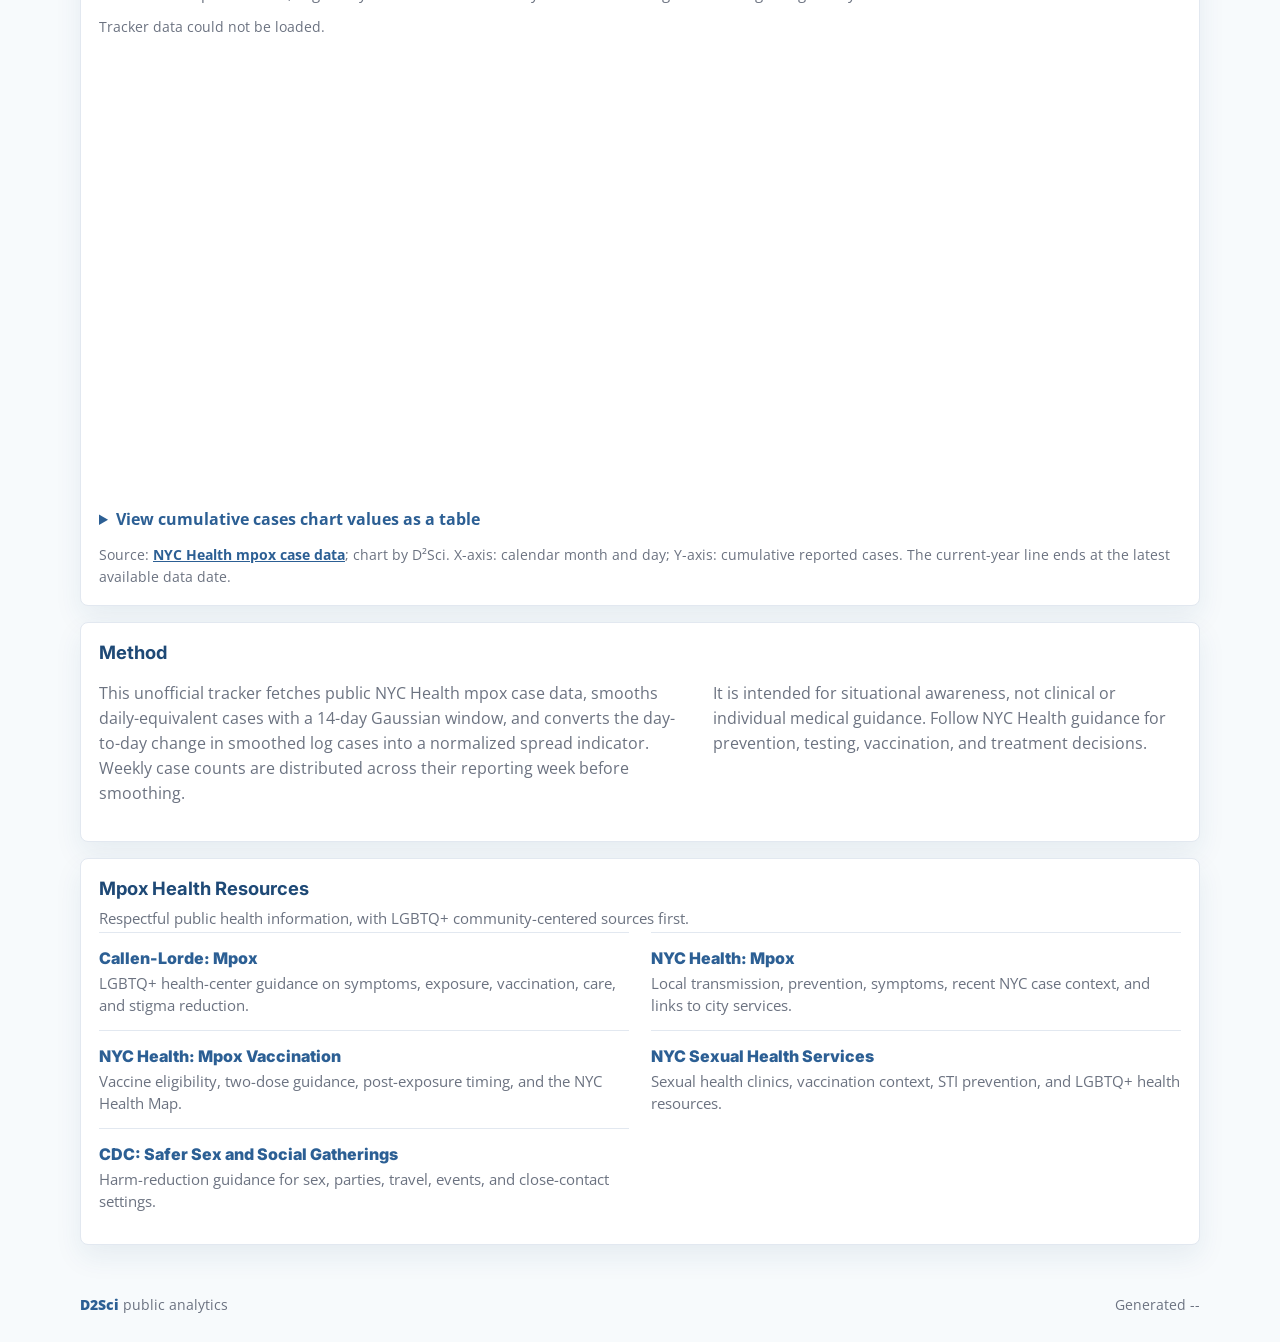
==== commit a646f166: "Add accessible chart tables and published-feed watchdog" ====
--- a/site/index.html
+++ b/site/index.html
@@ -105,6 +105,10 @@
           <svg id="riskChart" role="img" aria-label="NYC mpox case growth index by calendar date and year"></svg>
         </div>
         <div id="riskLegend" class="legend" aria-label="Risk chart legend"></div>
+        <details class="chart-data-details">
+          <summary>View case growth chart values as a table</summary>
+          <div class="table-scroll"><table id="riskDataTable" class="chart-data-table"></table></div>
+        </details>
         <p class="chart-note">Source: <a href="https://www.nyc.gov/site/doh/health/health-topics/mpox.page">NYC Health mpox case data</a>; indicator by D²Sci. Recent weekly totals are spread across reporting days before smoothing. X-axis: calendar month and day; Y-axis: unitless case growth index.</p>
       </section>
 
@@ -120,6 +124,10 @@
           <svg id="cumulativeChart" role="img" aria-label="NYC mpox cumulative reported cases by calendar year"></svg>
         </div>
         <div id="caseLegend" class="legend" aria-label="Cumulative chart legend"></div>
+        <details class="chart-data-details">
+          <summary>View cumulative cases chart values as a table</summary>
+          <div class="table-scroll"><table id="caseDataTable" class="chart-data-table"></table></div>
+        </details>
         <p class="chart-note">Source: <a href="https://www.nyc.gov/site/doh/health/health-topics/mpox.page">NYC Health mpox case data</a>; chart by D²Sci. X-axis: calendar month and day; Y-axis: cumulative reported cases. The current-year line ends at the latest available data date.</p>
       </section>
 
--- a/site/assets/styles.css
+++ b/site/assets/styles.css
@@ -477,7 +477,56 @@
 svg {
   display: block;
   width: 100%;
-  height: 380px;
+  height: 430px;
+}
+
+.chart-inline-title {
+  fill: var(--brand-navy);
+  font: 700 18px var(--font-heading);
+}
+
+.chart-inline-meta {
+  fill: var(--muted);
+  font: 12px var(--font-heading);
+}
+
+.chart-data-details {
+  margin-top: 16px;
+}
+
+.chart-data-details summary {
+  color: var(--brand-blue);
+  cursor: pointer;
+  font-weight: 700;
+}
+
+.chart-data-details summary:focus-visible {
+  outline: 2px solid var(--brand-blue);
+  outline-offset: 3px;
+}
+
+.chart-data-table {
+  width: 100%;
+  min-width: 440px;
+  border-collapse: collapse;
+  font-variant-numeric: tabular-nums;
+}
+
+.chart-data-table caption {
+  padding: 10px 0;
+  text-align: left;
+  font-weight: 700;
+}
+
+.chart-data-table th,
+.chart-data-table td {
+  padding: 7px 10px;
+  border-bottom: 1px solid var(--line);
+  text-align: left;
+}
+
+.chart-data-table thead {
+  background: var(--bg);
 }
 
 .grid-line {
@@ -859,6 +908,6 @@
   }
 
   svg {
-    height: 330px;
-  }
-}
+    height: 380px;
+  }
+}
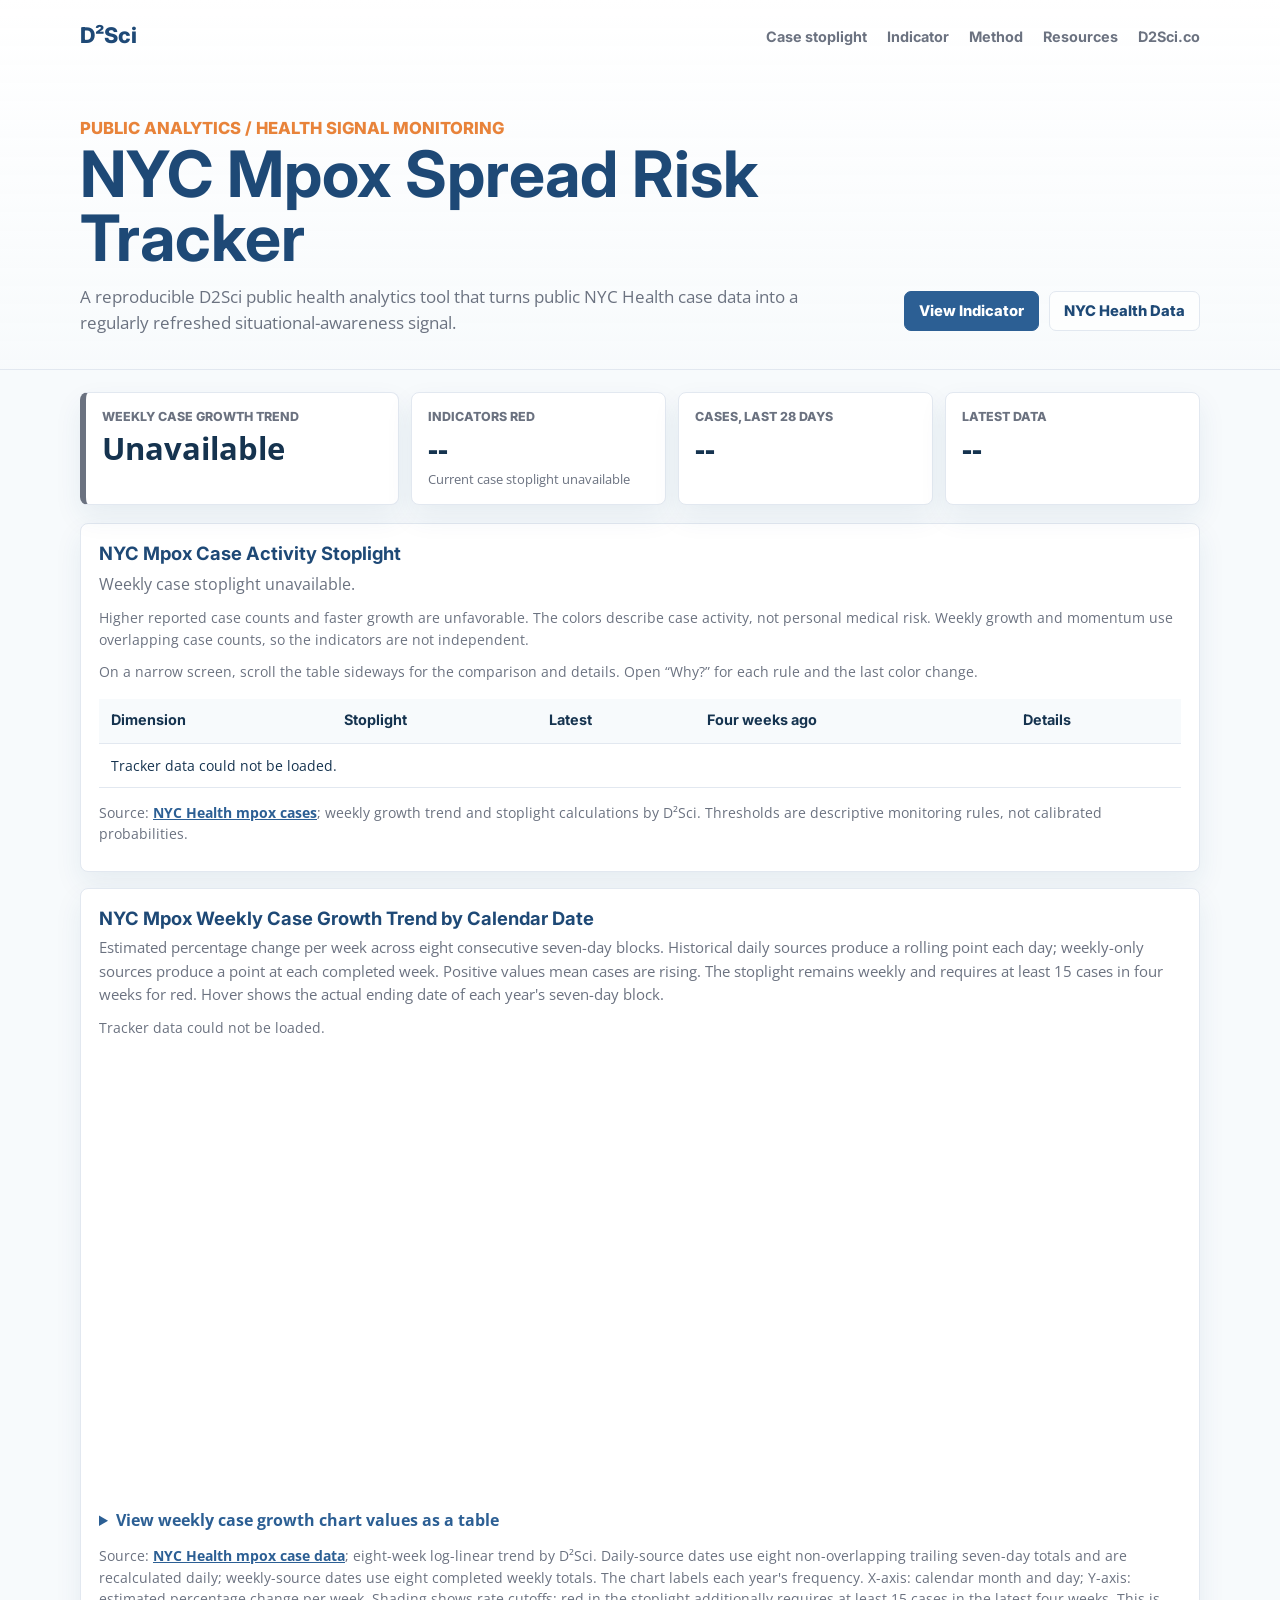
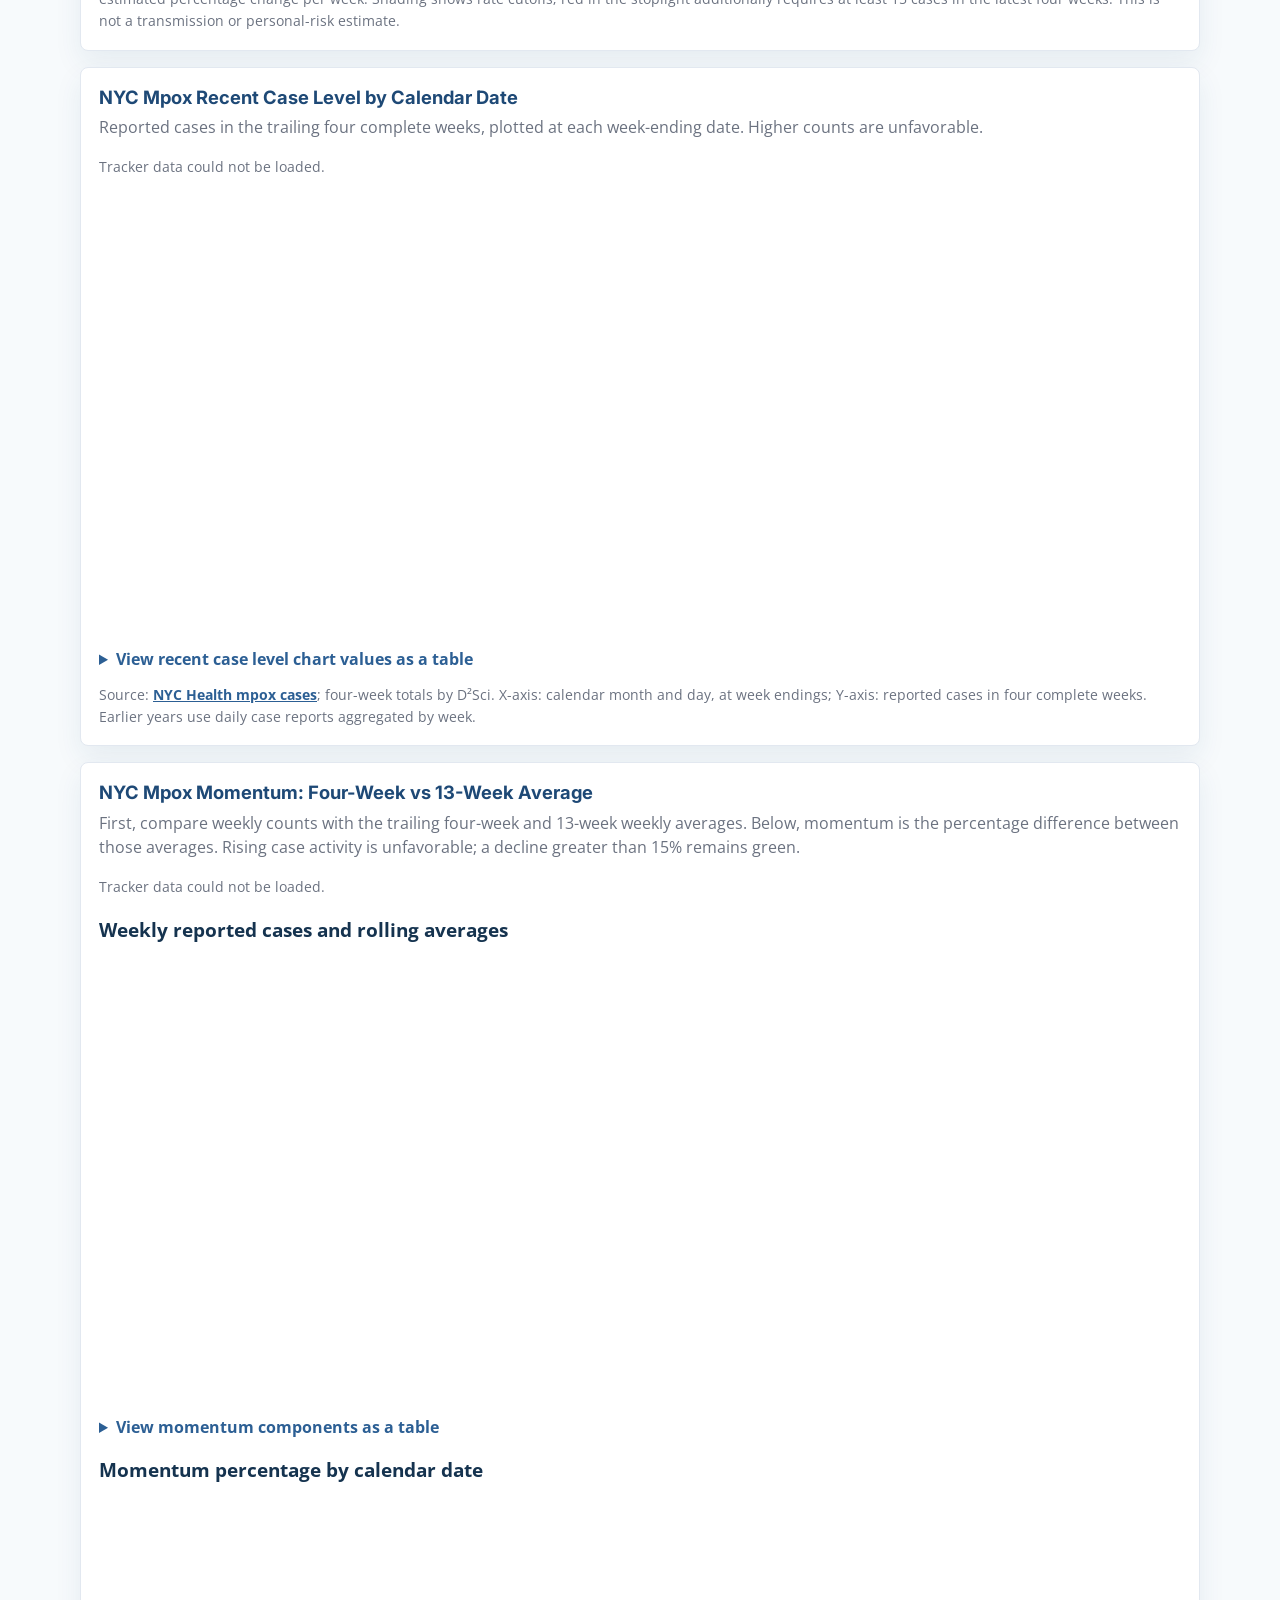
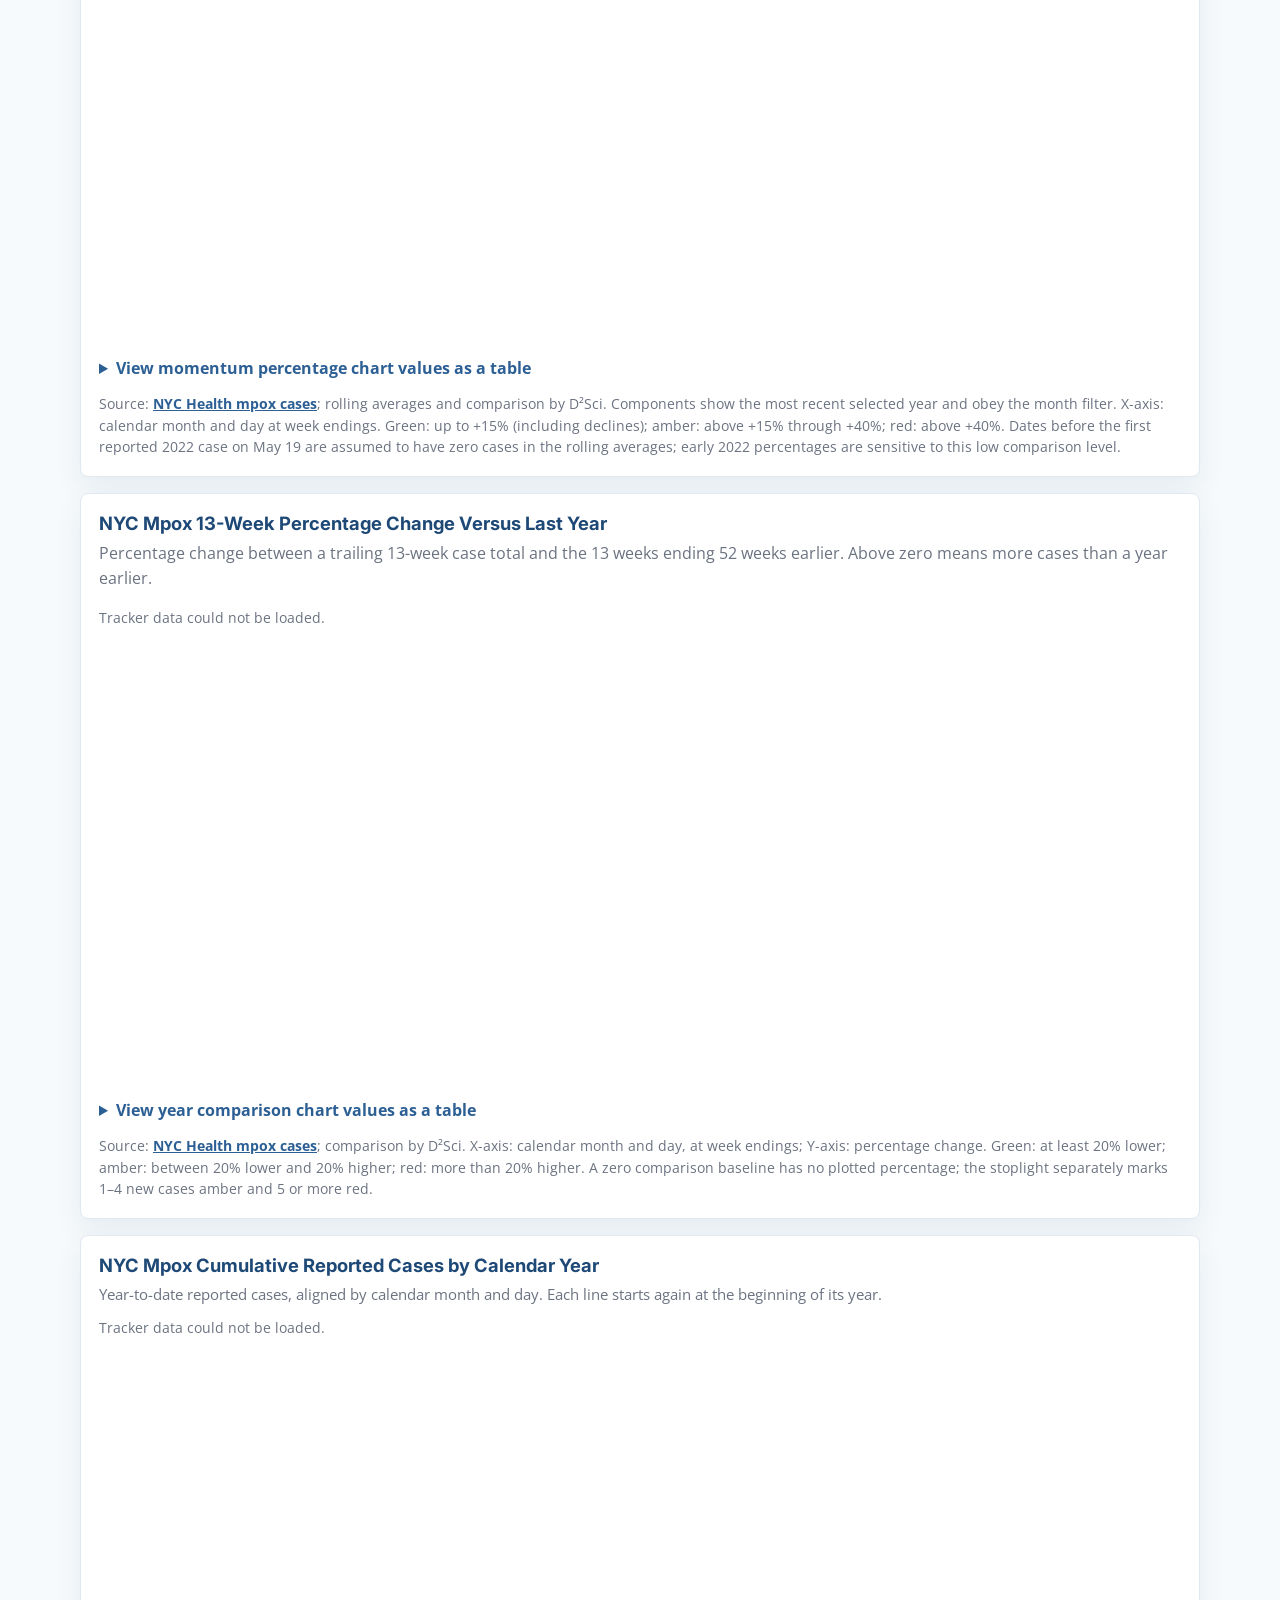
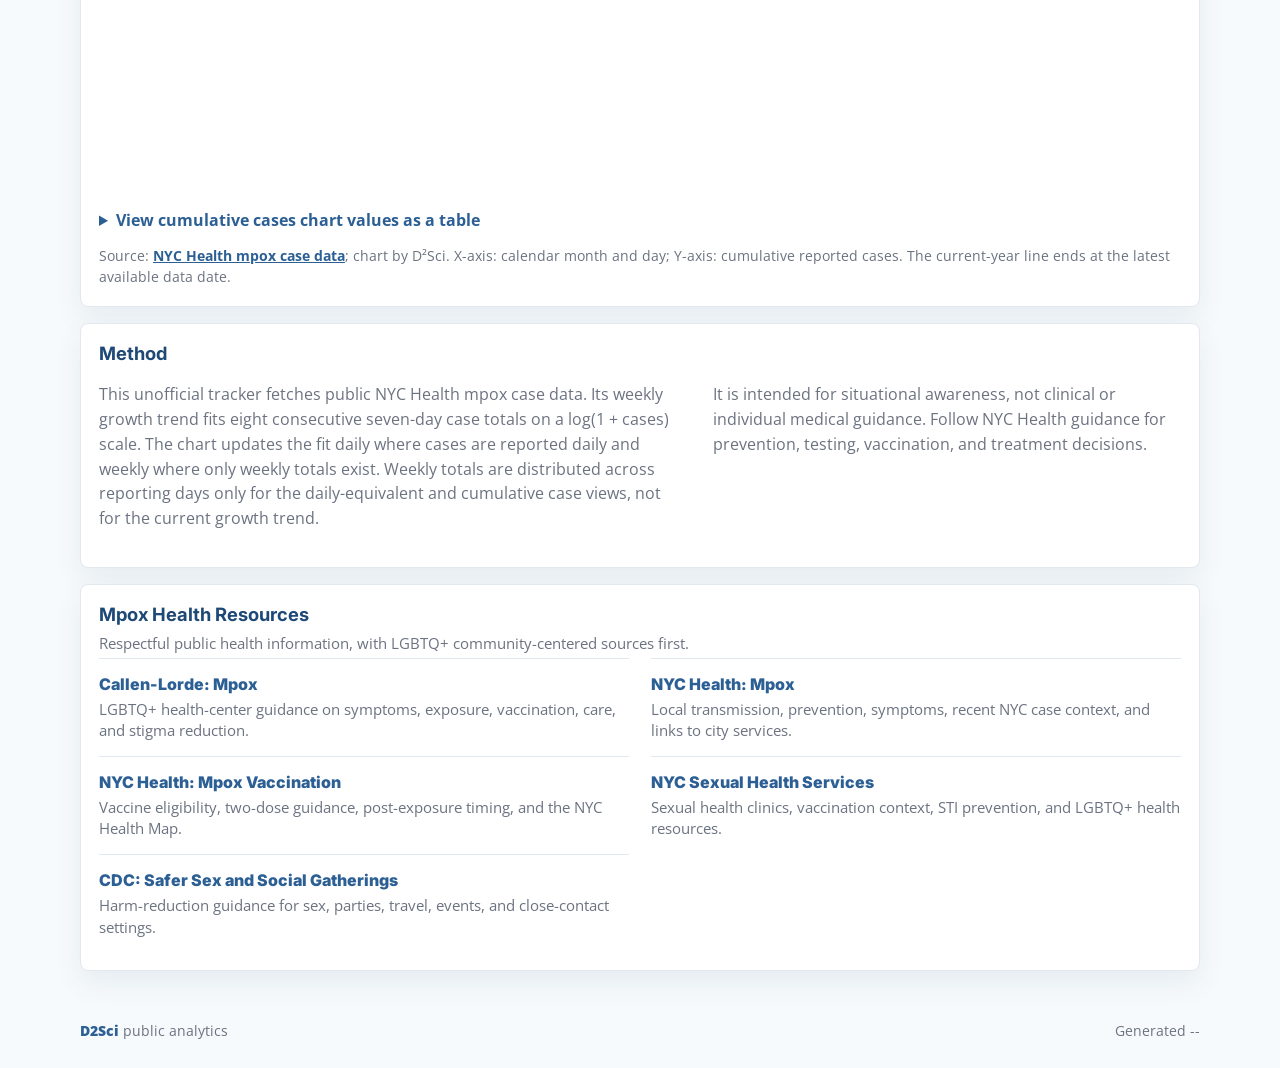
==== commit df79a7c0: "Expand mpox activity trends and accessible dashboard" ====
--- a/site/index.html
+++ b/site/index.html
@@ -48,12 +48,13 @@
     <main>
       <section class="summary-grid" aria-label="Current NYC mpox case summary">
         <div class="metric metric-status">
-          <span class="metric-label">Growth-index band</span>
+          <span class="metric-label">Weekly case growth trend</span>
           <strong id="riskBand">Loading</strong>
         </div>
         <div class="metric">
-          <span class="metric-label">Risk index</span>
-          <strong id="riskIndex">--</strong>
+          <span class="metric-label">Indicators red</span>
+          <strong id="redIndicatorShare">--</strong>
+          <small id="redIndicatorCount" class="metric-detail">Current case stoplight unavailable</small>
         </div>
         <div class="metric">
           <span class="metric-label">Cases, last 28 days</span>
@@ -68,7 +69,8 @@
       <section id="case-stoplight" class="chart-section stoplight-section" aria-labelledby="stoplightTitle">
         <h2 id="stoplightTitle">NYC Mpox Case Activity Stoplight</h2>
         <p id="stoplightMeta">Loading weekly case data…</p>
-        <p class="chart-meta">Higher reported case counts are unfavorable. The colors describe case activity, not personal medical risk.</p>
+        <p class="chart-meta">Higher reported case counts and faster growth are unfavorable. The colors describe case activity, not personal medical risk. Weekly growth and momentum use overlapping case counts, so the indicators are not independent.</p>
+        <p id="stoplightContrast" class="chart-meta" hidden></p>
         <p class="chart-meta">On a narrow screen, scroll the table sideways for the comparison and details. Open “Why?” for each rule and the last color change.</p>
         <div class="table-scroll">
           <table class="stoplight-table">
@@ -85,15 +87,15 @@
           </table>
         </div>
         <p class="chart-note">
-          Source: <a id="stoplightSource" href="https://www.nyc.gov/site/doh/health/health-topics/mpox.page">NYC Health weekly mpox cases</a>; stoplight calculations by D²Sci. Thresholds are descriptive monitoring rules, not calibrated probabilities.
+          Source: <a id="stoplightSource" href="https://www.nyc.gov/site/doh/health/health-topics/mpox.page">NYC Health mpox cases</a>; weekly growth trend and stoplight calculations by D²Sci. Thresholds are descriptive monitoring rules, not calibrated probabilities.
         </p>
       </section>
 
       <section id="indicator" class="chart-section">
         <div class="section-heading">
           <div>
-            <h2>NYC Mpox Case Growth Indicator by Calendar Date</h2>
-            <p>Unitless day-to-day change in smoothed reported cases. Above zero means rising; below zero means falling. Colored bands describe growth, not individual infection risk.</p>
+            <h2>NYC Mpox Weekly Case Growth Trend by Calendar Date</h2>
+            <p>Estimated percentage change per week across eight consecutive seven-day blocks. Historical daily sources produce a rolling point each day; weekly-only sources produce a point at each completed week. Positive values mean cases are rising. The stoplight remains weekly and requires at least 15 cases in four weeks for red. Hover shows the actual ending date of each year's seven-day block.</p>
           </div>
           <div class="chart-controls">
             <div id="yearControls" class="year-controls" aria-label="Select years"></div>
@@ -102,14 +104,49 @@
         </div>
         <p id="riskChartMeta" class="chart-meta">Loading source data…</p>
         <div class="chart-frame">
-          <svg id="riskChart" role="img" aria-label="NYC mpox case growth index by calendar date and year"></svg>
+          <svg id="riskChart" role="img" aria-label="NYC mpox eight-week case growth trend, percent per week, with daily rolling points where observed daily cases are available and weekly points otherwise, by calendar date and year"></svg>
         </div>
         <div id="riskLegend" class="legend" aria-label="Risk chart legend"></div>
         <details class="chart-data-details">
-          <summary>View case growth chart values as a table</summary>
+          <summary>View weekly case growth chart values as a table</summary>
           <div class="table-scroll"><table id="riskDataTable" class="chart-data-table"></table></div>
         </details>
-        <p class="chart-note">Source: <a href="https://www.nyc.gov/site/doh/health/health-topics/mpox.page">NYC Health mpox case data</a>; indicator by D²Sci. Recent weekly totals are spread across reporting days before smoothing. X-axis: calendar month and day; Y-axis: unitless case growth index.</p>
+        <p class="chart-note">Source: <a href="https://www.nyc.gov/site/doh/health/health-topics/mpox.page">NYC Health mpox case data</a>; eight-week log-linear trend by D²Sci. Daily-source dates use eight non-overlapping trailing seven-day totals and are recalculated daily; weekly-source dates use eight completed weekly totals. The chart labels each year's frequency. X-axis: calendar month and day; Y-axis: estimated percentage change per week. Shading shows rate cutoffs; red in the stoplight additionally requires at least 15 cases in the latest four weeks. This is not a transmission or personal-risk estimate.</p>
+      </section>
+
+      <section class="chart-section" aria-labelledby="levelChartHeading">
+        <h2 id="levelChartHeading">NYC Mpox Recent Case Level by Calendar Date</h2>
+        <p>Reported cases in the trailing four complete weeks, plotted at each week-ending date. Higher counts are unfavorable.</p>
+        <p id="levelChartMeta" class="chart-meta">Loading source data…</p>
+        <div class="chart-frame"><svg id="levelChart" role="img" aria-label="NYC mpox trailing four-week cases by calendar date and year"></svg></div>
+        <div id="levelLegend" class="legend" aria-label="Recent case level chart legend"></div>
+        <details class="chart-data-details"><summary>View recent case level chart values as a table</summary><div class="table-scroll"><table id="levelDataTable" class="chart-data-table"></table></div></details>
+        <p class="chart-note">Source: <a href="https://www.nyc.gov/site/doh/health/health-topics/mpox.page">NYC Health mpox cases</a>; four-week totals by D²Sci. X-axis: calendar month and day, at week endings; Y-axis: reported cases in four complete weeks. Earlier years use daily case reports aggregated by week.</p>
+      </section>
+
+      <section class="chart-section" aria-labelledby="momentumChartHeading">
+        <h2 id="momentumChartHeading">NYC Mpox Momentum: Four-Week vs 13-Week Average</h2>
+        <p>First, compare weekly counts with the trailing four-week and 13-week weekly averages. Below, momentum is the percentage difference between those averages. Rising case activity is unfavorable; a decline greater than 15% remains green.</p>
+        <p id="momentumChartMeta" class="chart-meta">Loading source data…</p>
+        <h3>Weekly reported cases and rolling averages</h3>
+        <div class="chart-frame"><svg id="momentumComponentsChart" role="img" aria-label="NYC mpox weekly cases, four-week rolling average, and 13-week rolling average for the most recent selected year"></svg></div>
+        <div id="momentumComponentsLegend" class="legend" aria-label="Momentum components legend"></div>
+        <details class="chart-data-details"><summary>View momentum components as a table</summary><div class="table-scroll"><table id="momentumComponentsTable" class="chart-data-table"></table></div></details>
+        <h3>Momentum percentage by calendar date</h3>
+        <div class="chart-frame"><svg id="momentumChart" role="img" aria-label="NYC mpox momentum percentage by calendar date and year, with stoplight level shading"></svg></div>
+        <div id="momentumLegend" class="legend" aria-label="Momentum percentage chart legend"></div>
+        <details class="chart-data-details"><summary>View momentum percentage chart values as a table</summary><div class="table-scroll"><table id="momentumDataTable" class="chart-data-table"></table></div></details>
+        <p class="chart-note">Source: <a href="https://www.nyc.gov/site/doh/health/health-topics/mpox.page">NYC Health mpox cases</a>; rolling averages and comparison by D²Sci. Components show the most recent selected year and obey the month filter. X-axis: calendar month and day at week endings. Green: up to +15% (including declines); amber: above +15% through +40%; red: above +40%. Dates before the first reported 2022 case on May 19 are assumed to have zero cases in the rolling averages; early 2022 percentages are sensitive to this low comparison level.</p>
+      </section>
+
+      <section class="chart-section" aria-labelledby="yearComparisonChartHeading">
+        <h2 id="yearComparisonChartHeading">NYC Mpox 13-Week Percentage Change Versus Last Year</h2>
+        <p>Percentage change between a trailing 13-week case total and the 13 weeks ending 52 weeks earlier. Above zero means more cases than a year earlier.</p>
+        <p id="yearComparisonChartMeta" class="chart-meta">Loading source data…</p>
+        <div class="chart-frame"><svg id="yearComparisonChart" role="img" aria-label="NYC mpox trailing 13-week percentage change versus last year by calendar date and year, with stoplight level shading"></svg></div>
+        <div id="yearComparisonLegend" class="legend" aria-label="Year comparison chart legend"></div>
+        <details class="chart-data-details"><summary>View year comparison chart values as a table</summary><div class="table-scroll"><table id="yearComparisonDataTable" class="chart-data-table"></table></div></details>
+        <p class="chart-note">Source: <a href="https://www.nyc.gov/site/doh/health/health-topics/mpox.page">NYC Health mpox cases</a>; comparison by D²Sci. X-axis: calendar month and day, at week endings; Y-axis: percentage change. Green: at least 20% lower; amber: between 20% lower and 20% higher; red: more than 20% higher. A zero comparison baseline has no plotted percentage; the stoplight separately marks 1–4 new cases amber and 5 or more red.</p>
       </section>
 
       <section class="chart-section">
@@ -134,10 +171,11 @@
       <section id="method" class="method-section">
         <h2>Method</h2>
         <p>
-          This unofficial tracker fetches public NYC Health mpox case data, smooths daily-equivalent
-          cases with a 14-day Gaussian window, and converts the day-to-day change in smoothed log
-          cases into a normalized spread indicator. Weekly case counts are distributed across their
-          reporting week before smoothing.
+          This unofficial tracker fetches public NYC Health mpox case data. Its weekly growth
+          trend fits eight consecutive seven-day case totals on a log(1 + cases) scale. The chart
+          updates the fit daily where cases are reported daily and weekly where only weekly totals exist. Weekly totals are
+          distributed across reporting days only for the daily-equivalent and cumulative case views,
+          not for the current growth trend.
         </p>
         <p>
           It is intended for situational awareness, not clinical or individual medical guidance.
--- a/site/assets/styles.css
+++ b/site/assets/styles.css
@@ -226,6 +226,13 @@
   line-height: 1.05;
 }
 
+.metric-detail {
+  display: block;
+  margin-top: 4px;
+  color: var(--muted);
+  font-size: 0.8rem;
+}
+
 .metric-status {
   border-left: 6px solid var(--muted);
 }
@@ -295,6 +302,13 @@
 
 .stoplight-section > p {
   margin-bottom: 8px;
+}
+
+#stoplightContrast:not([hidden]) {
+  border-left: 4px solid #b45309;
+  background: #fff7e6;
+  color: #744210;
+  padding: 10px 14px;
 }
 
 .table-scroll {
@@ -613,8 +627,8 @@
 .chart-tooltip {
   position: absolute;
   z-index: 3;
-  width: min(220px, calc(100% - 16px));
-  max-height: 260px;
+  width: min(285px, calc(100% - 16px));
+  max-height: 330px;
   overflow: auto;
   border: 1px solid rgba(30, 73, 118, 0.16);
   border-radius: 8px;
@@ -647,9 +661,9 @@
 }
 
 .chart-tooltip small {
+  grid-column: 2 / -1;
   color: var(--muted);
   font-size: 0.78rem;
-  white-space: nowrap;
 }
 
 .legend {
@@ -671,6 +685,13 @@
   width: 20px;
   height: 3px;
   border-radius: 999px;
+}
+
+.legend-line-swatch {
+  display: block;
+  flex: none;
+  width: 34px;
+  height: 12px;
 }
 
 .method-section {
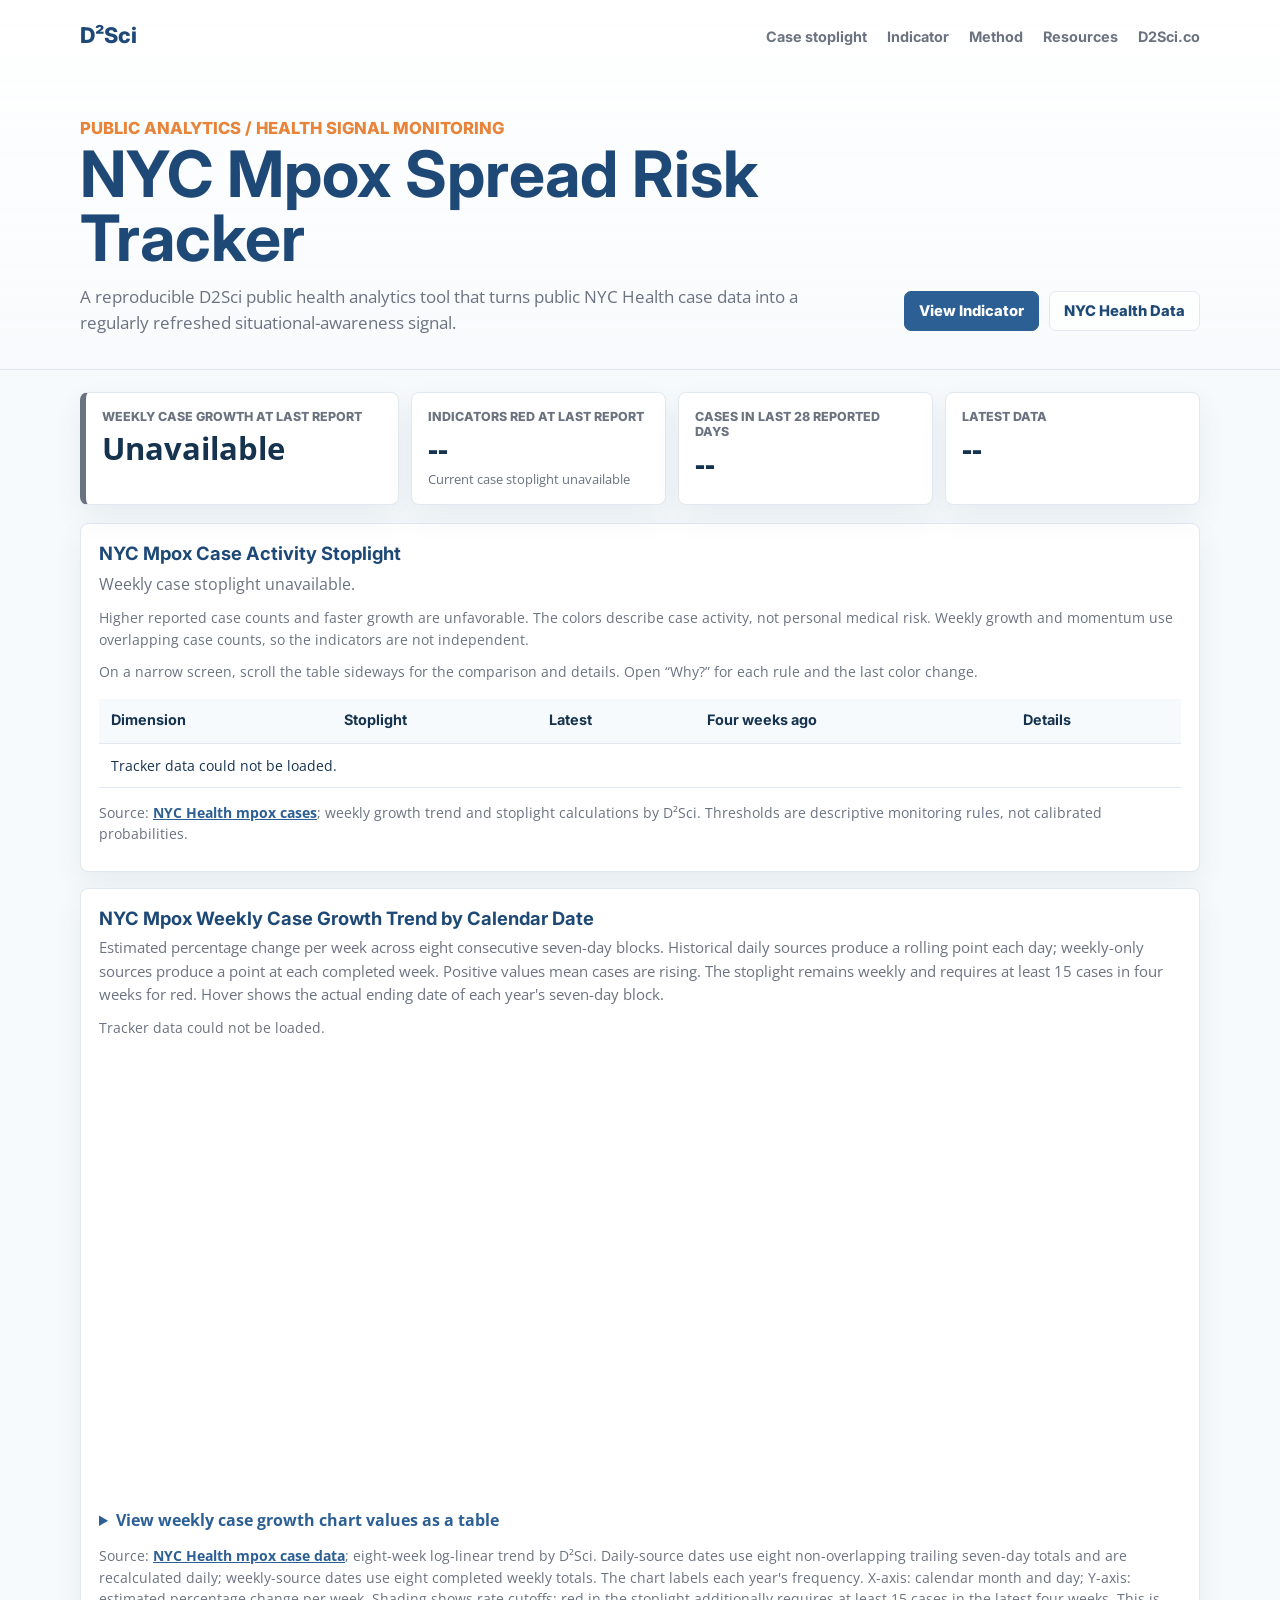
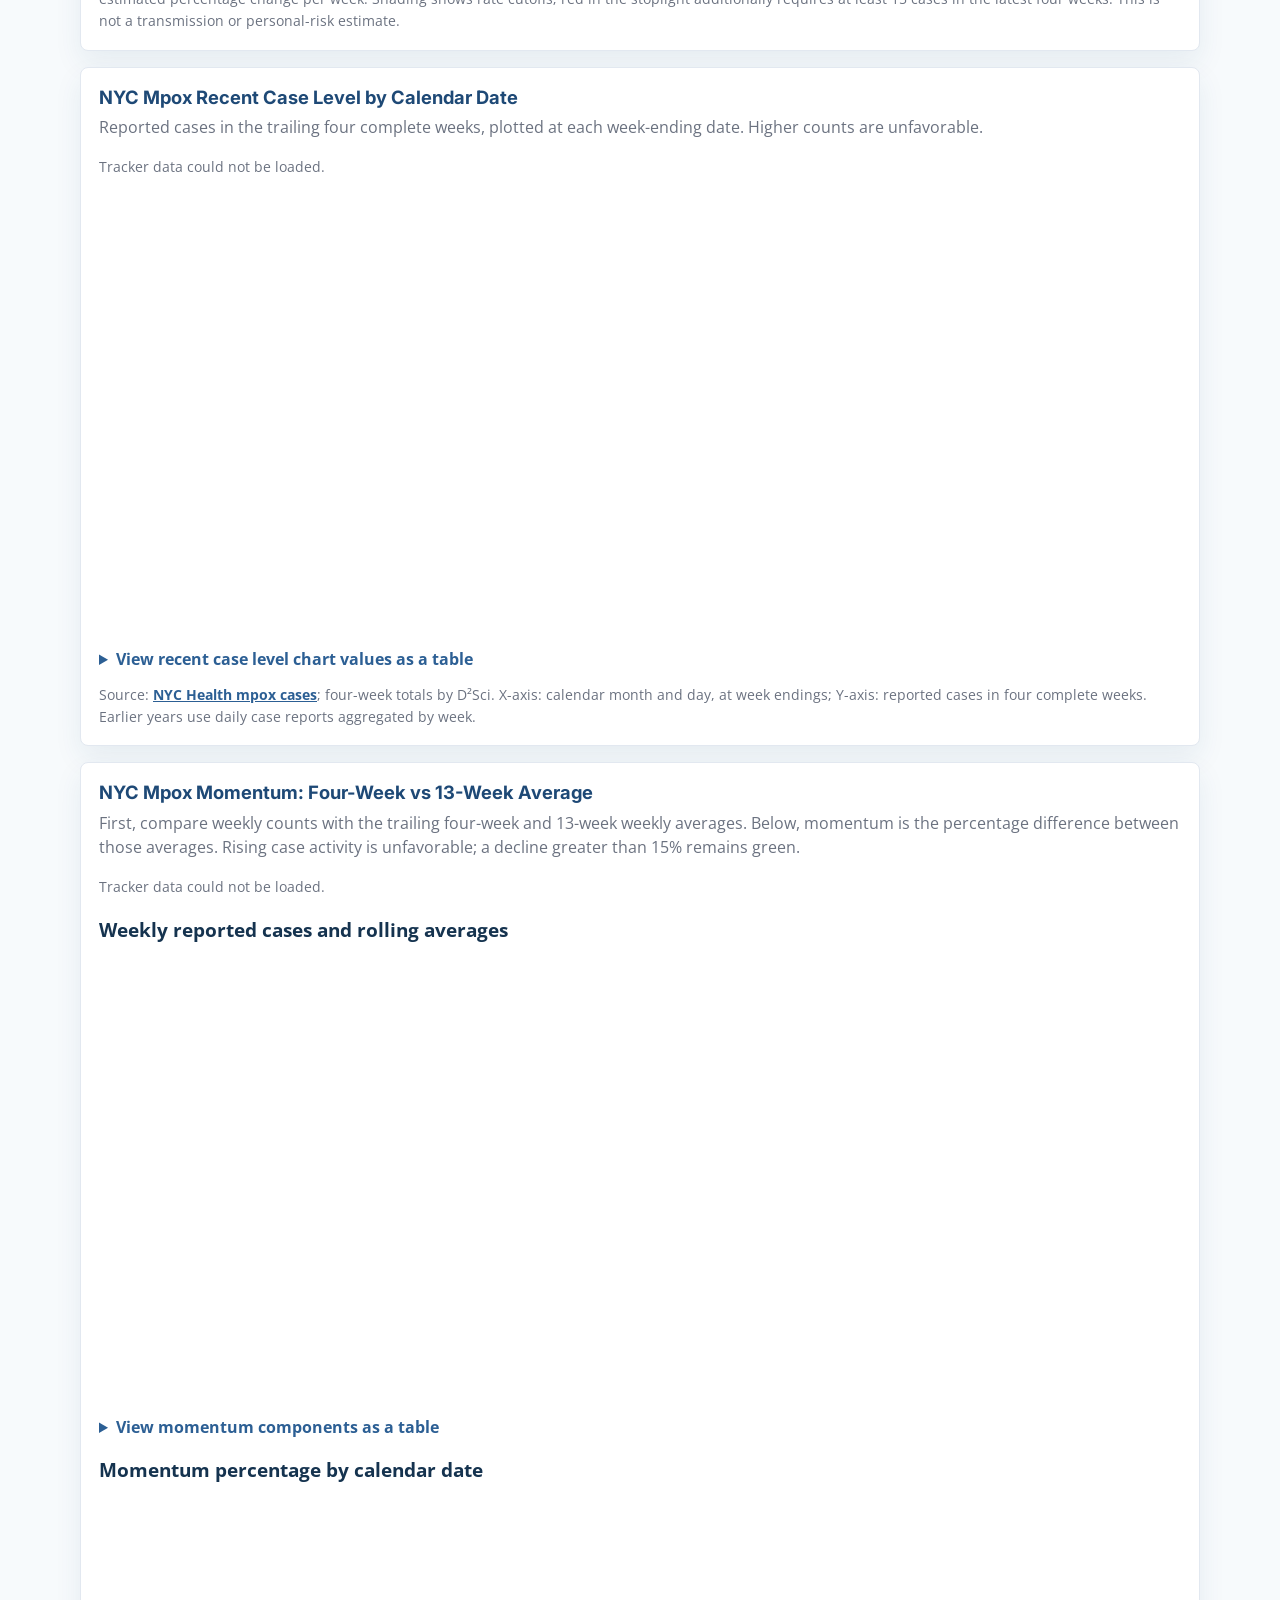
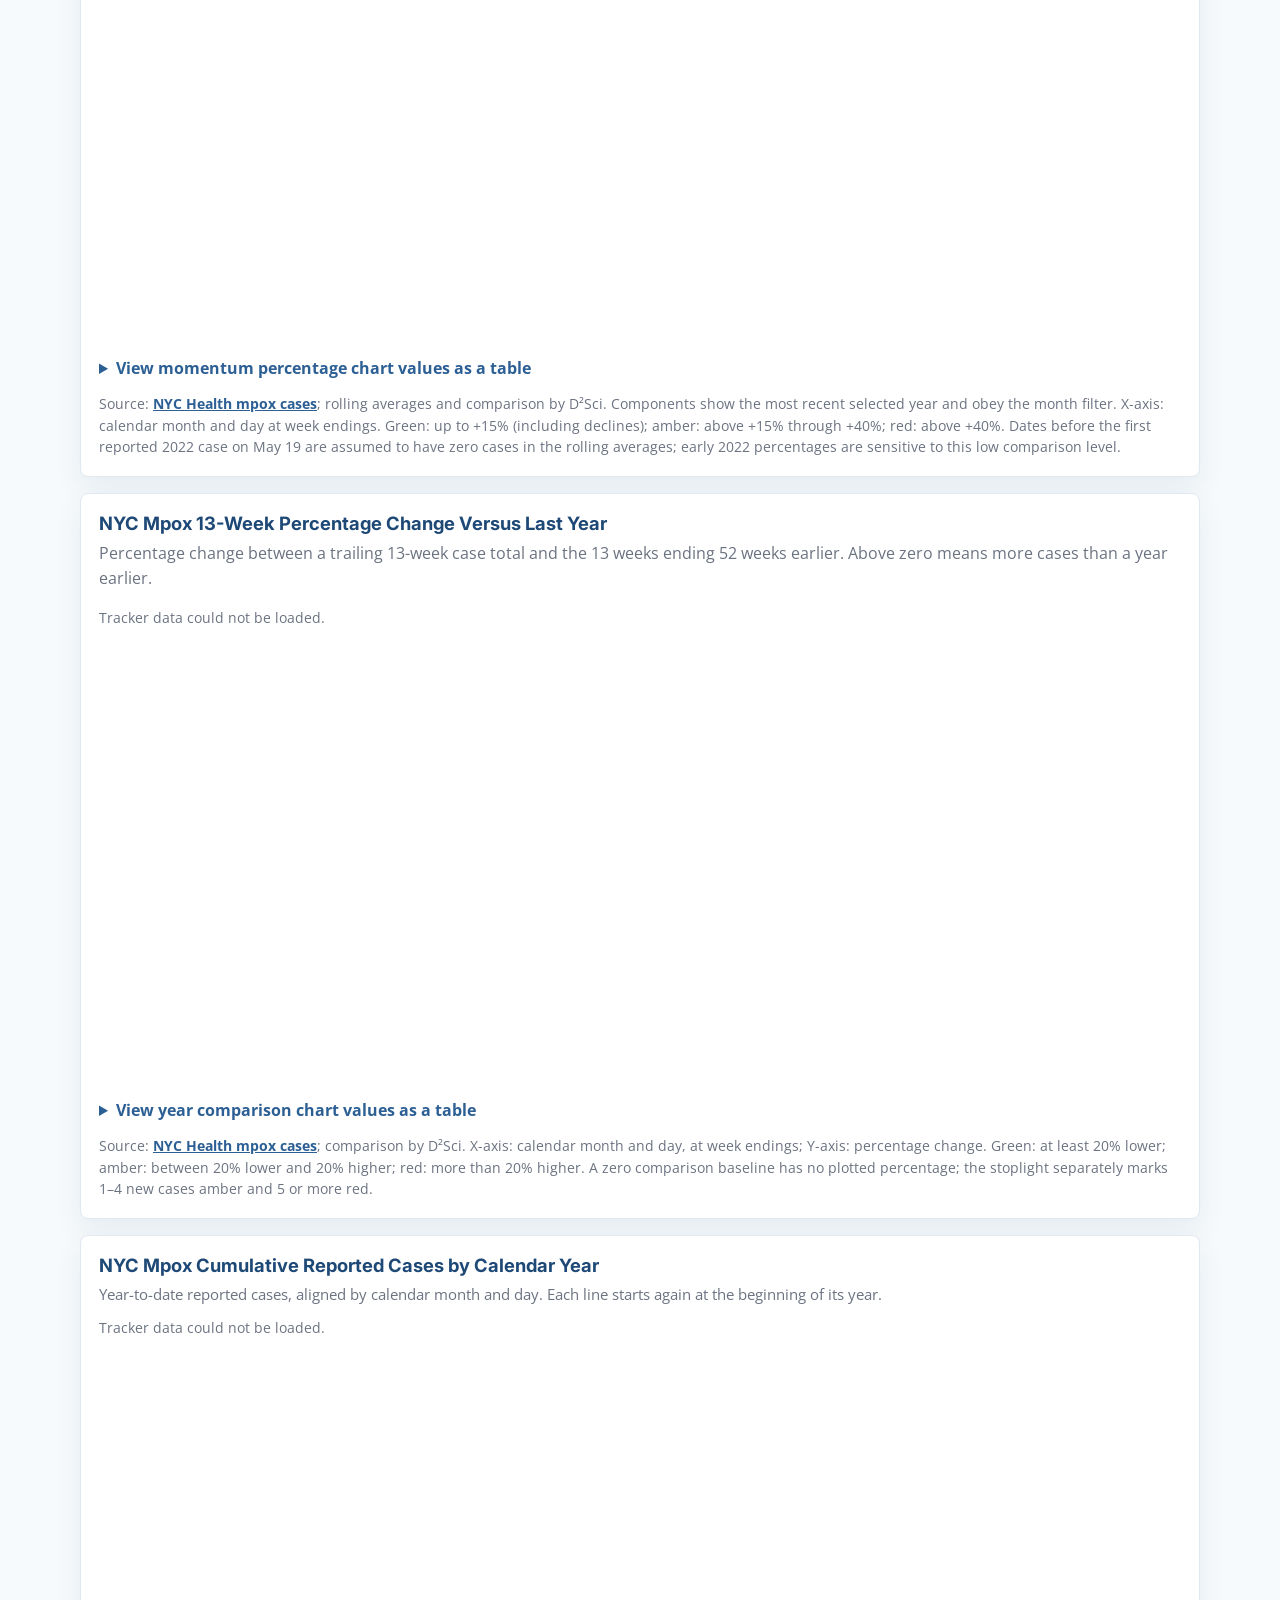
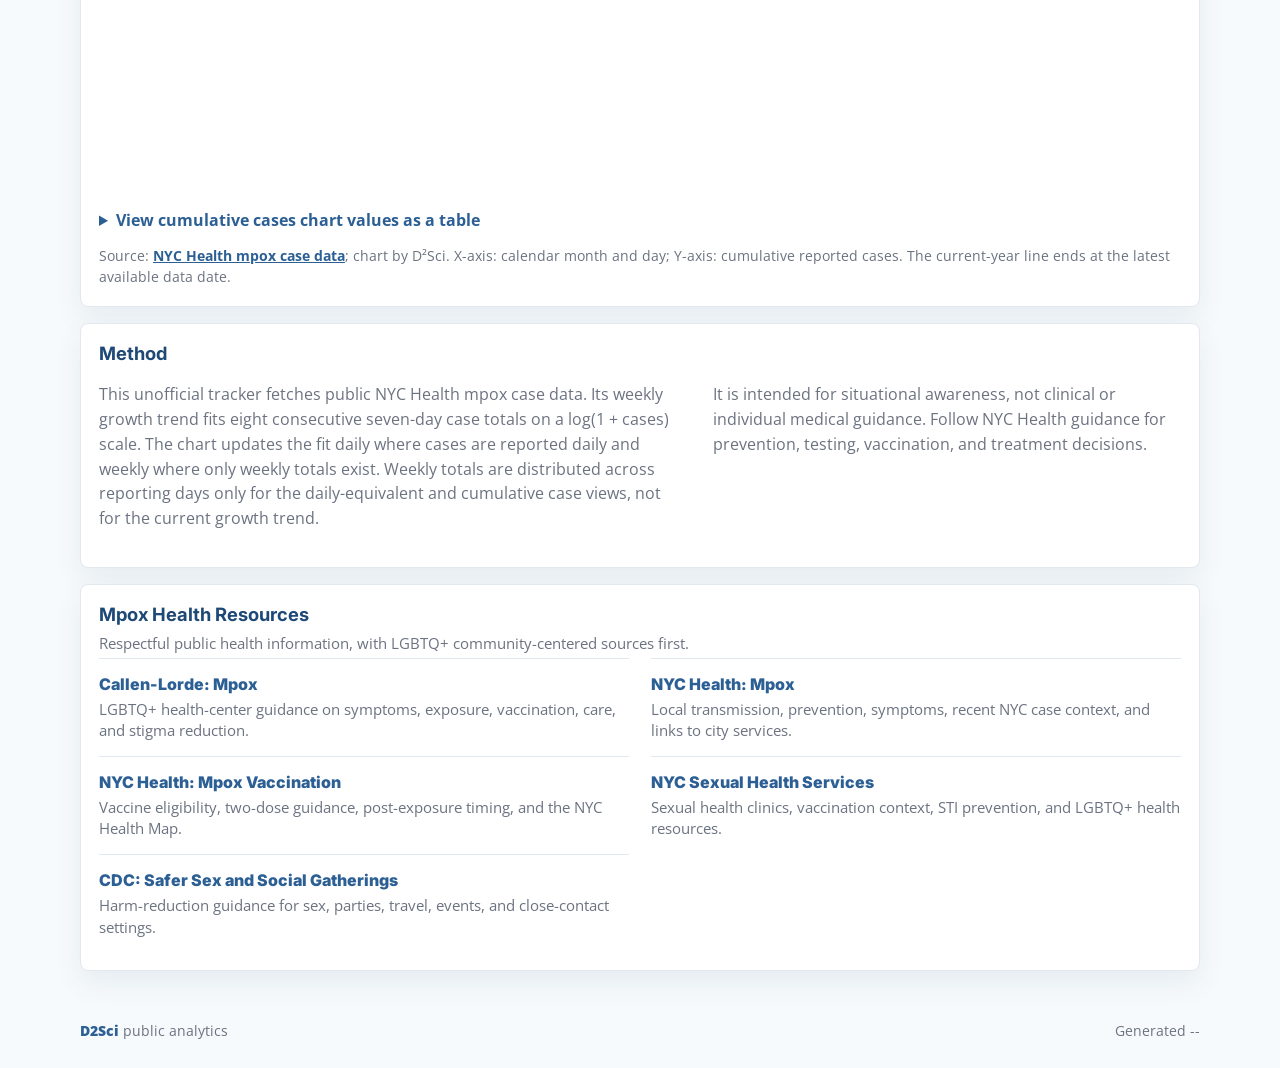
==== commit 487e4732: "fix: align site/index.html with NYC monthly mpox releases" ====
--- a/site/index.html
+++ b/site/index.html
@@ -48,16 +48,16 @@
     <main>
       <section class="summary-grid" aria-label="Current NYC mpox case summary">
         <div class="metric metric-status">
-          <span class="metric-label">Weekly case growth trend</span>
+          <span class="metric-label">Weekly case growth at last report</span>
           <strong id="riskBand">Loading</strong>
         </div>
         <div class="metric">
-          <span class="metric-label">Indicators red</span>
+          <span class="metric-label">Indicators red at last report</span>
           <strong id="redIndicatorShare">--</strong>
-          <small id="redIndicatorCount" class="metric-detail">Current case stoplight unavailable</small>
+          <small id="redIndicatorCount" class="metric-detail">Last reported stoplight unavailable</small>
         </div>
         <div class="metric">
-          <span class="metric-label">Cases, last 28 days</span>
+          <span class="metric-label">Cases in last 28 reported days</span>
           <strong id="last28">--</strong>
         </div>
         <div class="metric">
